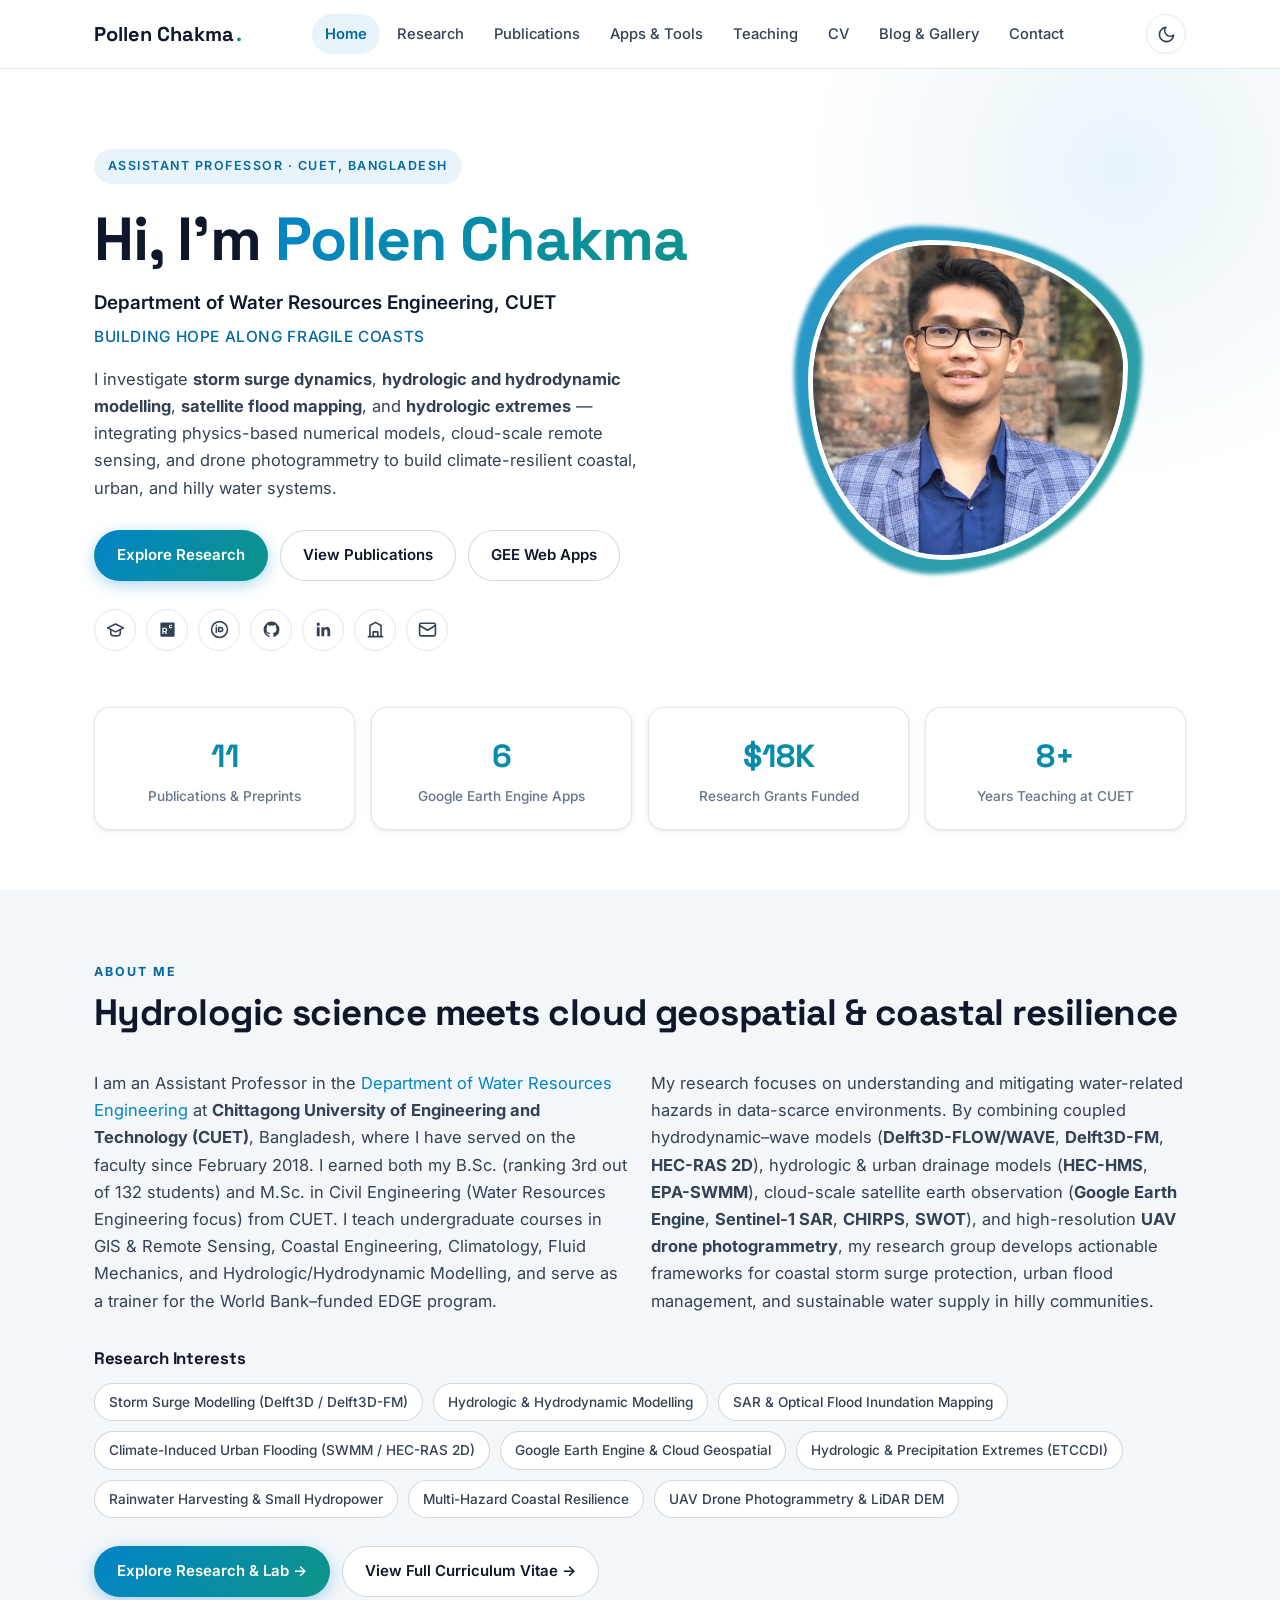
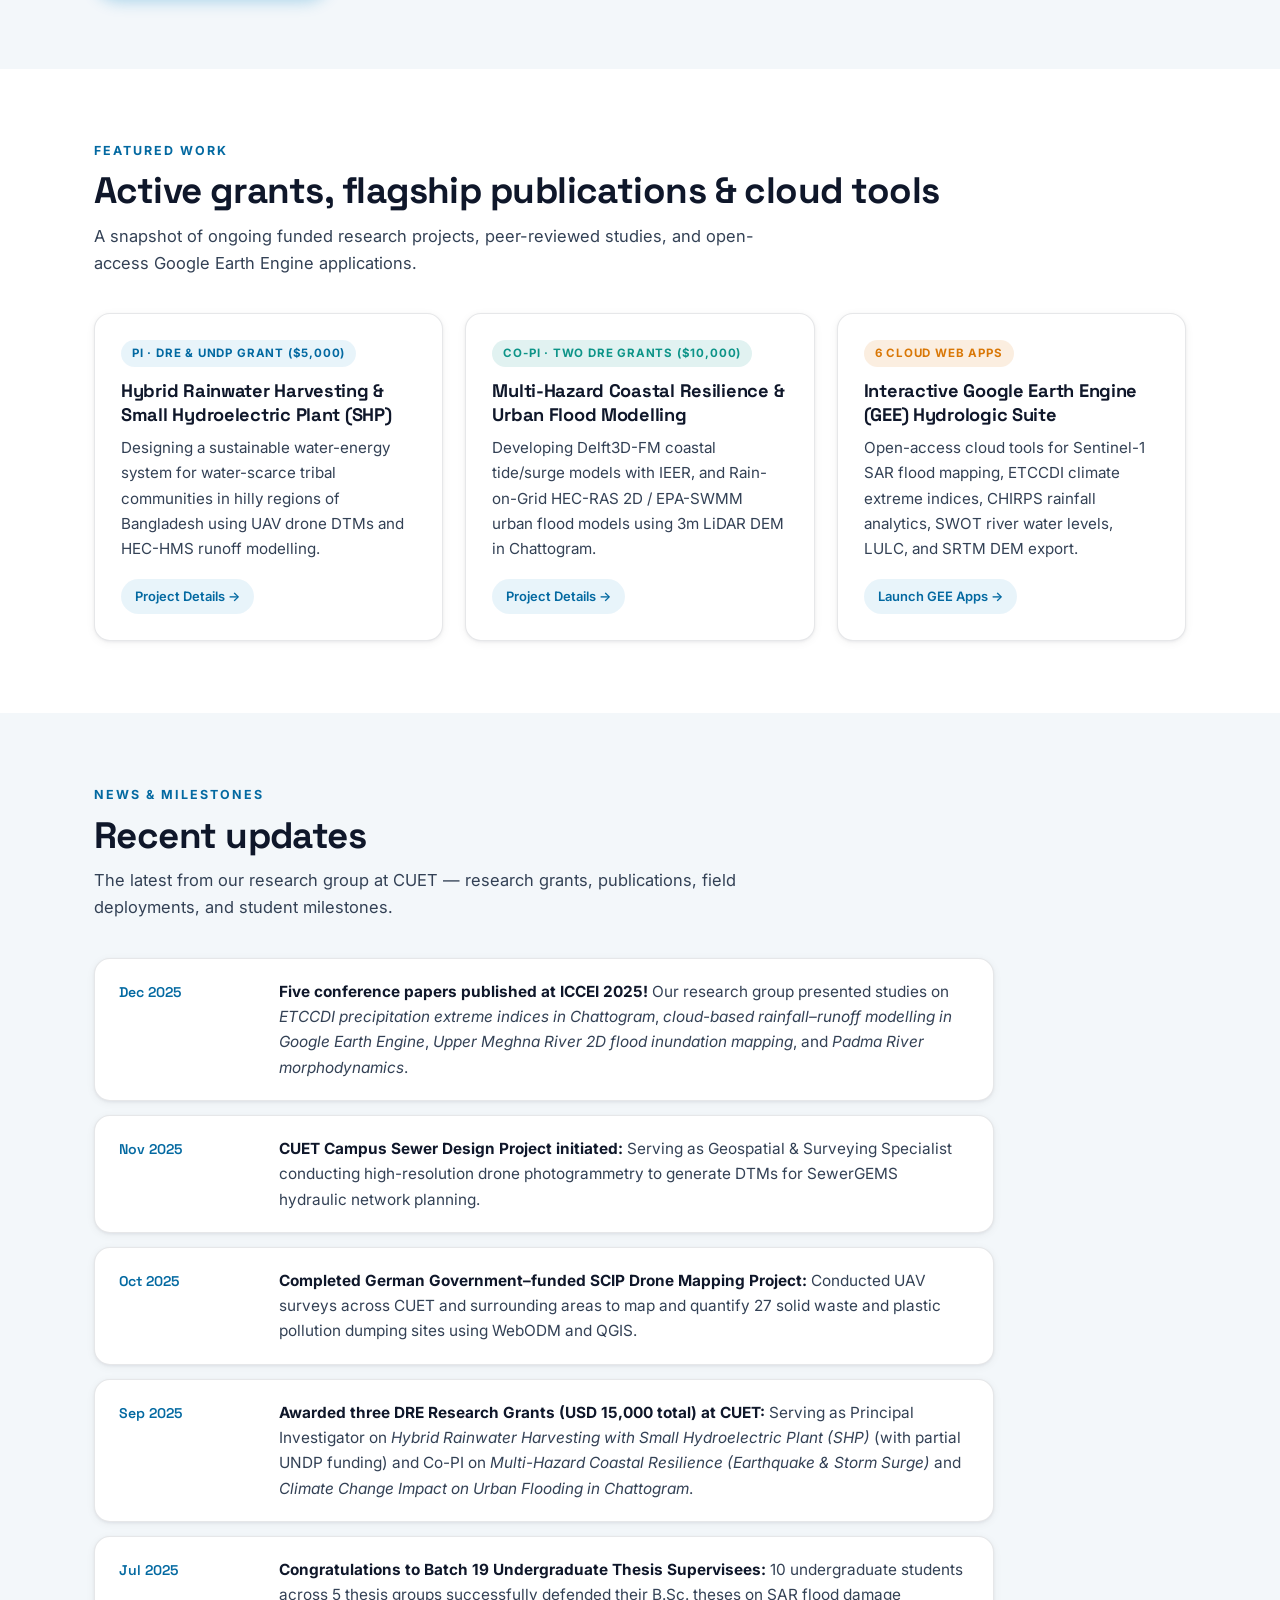
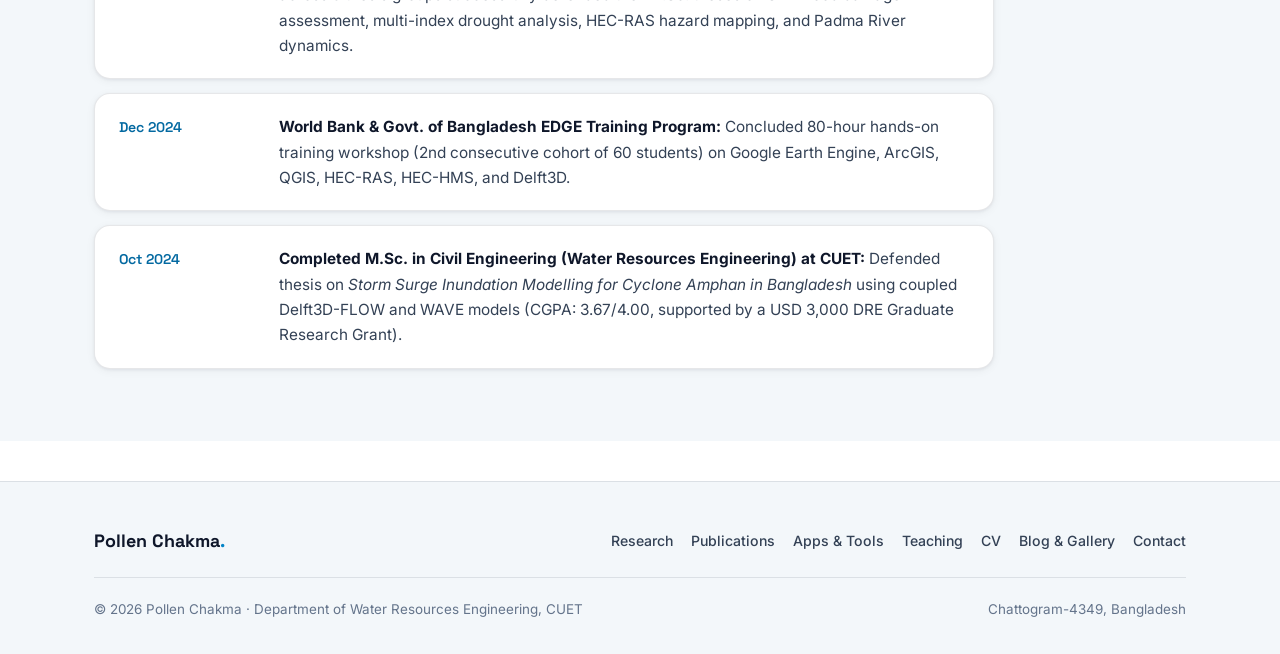
==== index.html @ b8240805 "Launch academic portfolio website" ====
<!DOCTYPE html>
<html lang="en" data-theme="light">
<head>
  <meta charset="UTF-8">
  <meta name="viewport" content="width=device-width, initial-scale=1.0">
  <title>Pollen Chakma — Assistant Professor of Water Resources Engineering, CUET</title>
  <meta name="description" content="Pollen Chakma is an Assistant Professor in the Department of Water Resources Engineering at Chittagong University of Engineering and Technology (CUET), Bangladesh. His research focuses on storm surge modelling, hydrologic & hydrodynamic modelling, remote sensing, and climate resilience.">
  <meta property="og:title" content="Pollen Chakma — Academic & Research Portfolio">
  <meta property="og:description" content="Assistant Professor of Water Resources Engineering at CUET, Bangladesh. Research on storm surge modelling, urban flooding, rainwater harvesting, and Google Earth Engine applications.">
  <meta property="og:type" content="website">
  <meta property="og:url" content="https://pollen-chakma.github.io/">
  <link rel="icon" type="image/svg+xml" href="assets/img/favicon.svg">
  <link rel="preconnect" href="https://fonts.googleapis.com">
  <link rel="preconnect" href="https://fonts.gstatic.com" crossorigin>
  <link href="https://fonts.googleapis.com/css2?family=Inter:wght@400;500;600;700&family=Space+Grotesk:wght@500;600;700&display=swap" rel="stylesheet">
  <link rel="stylesheet" href="assets/css/style.css">
  <script>
    (function () {
      var t;
      try { t = localStorage.getItem("theme"); } catch (e) {}
      if (!t) t = window.matchMedia("(prefers-color-scheme: dark)").matches ? "dark" : "light";
      document.documentElement.setAttribute("data-theme", t);
    })();
  </script>
  <script type="application/ld+json">
  {
    "@context": "https://schema.org",
    "@type": "Person",
    "name": "Pollen Chakma",
    "jobTitle": "Assistant Professor",
    "worksFor": {
      "@type": "CollegeOrUniversity",
      "name": "Chittagong University of Engineering and Technology (CUET)"
    },
    "url": "https://pollen-chakma.github.io/",
    "sameAs": [
      "https://scholar.google.com/citations?user=09Z4JdUAAAAJ&hl=en",
      "https://www.researchgate.net/profile/Pollen-Chakma",
      "https://orcid.org/0009-0007-3948-8735",
      "https://github.com/pollen-chakma",
      "https://www.linkedin.com/in/pollen-chakma/",
      "https://cuet.ac.bd/profile/faculty-member/pollen-chakma"
    ]
  }
  </script>
</head>
<body>

<header class="site-header">
  <div class="container nav-wrap">
    <a class="brand" href="./">Pollen Chakma<span class="brand-dot">.</span></a>
    <nav class="site-nav" id="site-nav" aria-label="Main navigation">
      <a href="./" class="active">Home</a>
      <a href="research/">Research</a>
      <a href="publications/">Publications</a>
      <a href="software/">Apps &amp; Tools</a>
      <a href="teaching/">Teaching</a>
      <a href="cv/">CV</a>
      <a href="posts/">Blog &amp; Gallery</a>
      <a href="contact/">Contact</a>
    </nav>
    <div class="nav-actions">
      <button class="icon-btn" id="theme-toggle" aria-label="Toggle dark mode" title="Toggle dark mode">
        <svg class="icon-moon" viewBox="0 0 24 24" fill="none" stroke="currentColor" stroke-width="2" stroke-linecap="round" stroke-linejoin="round"><path d="M21 12.8A9 9 0 1 1 11.2 3a7 7 0 0 0 9.8 9.8z"/></svg>
        <svg class="icon-sun" viewBox="0 0 24 24" fill="none" stroke="currentColor" stroke-width="2" stroke-linecap="round" stroke-linejoin="round"><circle cx="12" cy="12" r="4"/><path d="M12 2v2m0 16v2M4.9 4.9l1.4 1.4m11.4 11.4 1.4 1.4M2 12h2m16 0h2M4.9 19.1l1.4-1.4M17.7 6.3l1.4-1.4"/></svg>
      </button>
      <button class="icon-btn nav-burger" id="nav-burger" aria-label="Open menu" aria-expanded="false">
        <svg viewBox="0 0 24 24" fill="none" stroke="currentColor" stroke-width="2" stroke-linecap="round"><path d="M4 7h16M4 12h16M4 17h16"/></svg>
      </button>
    </div>
  </div>
</header>

<main>

  <!-- ============ HERO ============ -->
  <section class="hero">
    <div class="container">
      <div class="hero-grid">
        <div>
          <span class="kicker">Assistant Professor · CUET, Bangladesh</span>
          <h1>Hi, I'm <span class="grad">Pollen Chakma</span></h1>
          <p class="tagline">Department of Water Resources Engineering, CUET</p>
          <p class="motto">Building Hope Along Fragile Coasts</p>
          <p class="summary">
            I investigate <strong>storm surge dynamics</strong>, <strong>hydrologic and hydrodynamic modelling</strong>,
            <strong>satellite flood mapping</strong>, and <strong>hydrologic extremes</strong> — integrating physics-based
            numerical models, cloud-scale remote sensing, and drone photogrammetry to build climate-resilient coastal,
            urban, and hilly water systems.
          </p>
          <div class="hero-cta">
            <a class="btn btn-primary" href="research/">Explore Research</a>
            <a class="btn btn-ghost" href="publications/">View Publications</a>
            <a class="btn btn-ghost" href="software/">GEE Web Apps</a>
          </div>
          <div class="social-row">
            <a class="icon-btn" href="https://scholar.google.com/citations?user=09Z4JdUAAAAJ&hl=en" target="_blank" rel="noopener" aria-label="Google Scholar" title="Google Scholar">
              <svg viewBox="0 0 24 24" fill="none" stroke="currentColor" stroke-width="2" stroke-linecap="round" stroke-linejoin="round"><path d="M22 10 12 5 2 10l10 5 10-5z"/><path d="M6 12v5c0 1.7 2.7 3 6 3s6-1.3 6-3v-5"/></svg>
            </a>
            <a class="icon-btn" href="https://www.researchgate.net/profile/Pollen-Chakma" target="_blank" rel="noopener" aria-label="ResearchGate" title="ResearchGate">
              <svg viewBox="0 0 24 24" fill="currentColor"><path d="M19.6 3H4.4A1.4 1.4 0 0 0 3 4.4v15.2A1.4 1.4 0 0 0 4.4 21h15.2a1.4 1.4 0 0 0 1.4-1.4V4.4A1.4 1.4 0 0 0 19.6 3zM14 7.6c0-.9.7-1.6 1.6-1.6h.9c.9 0 1.5.7 1.5 1.6h-1.2c0-.3-.1-.5-.4-.5h-.7c-.3 0-.5.2-.5.5v1.2c0 .3.2.5.5.5h.7c.3 0 .4-.2.4-.5H18c0 1-.6 1.6-1.5 1.6h-.9c-.9 0-1.6-.7-1.6-1.6V7.6zm-2.3 10.2H9.9l-1.7-2.6H7v2.6H5.5V9.9h3.4c1.6 0 2.7 1 2.7 2.6 0 1.2-.6 2-1.6 2.4l1.7 2.9zM8.8 11.2H7v2.7h1.8c.8 0 1.3-.5 1.3-1.4 0-.8-.5-1.3-1.3-1.3z"/></svg>
            </a>
            <a class="icon-btn" href="https://orcid.org/0009-0007-3948-8735" target="_blank" rel="noopener" aria-label="ORCID" title="ORCID (0009-0007-3948-8735)">
              <svg viewBox="0 0 24 24" fill="none" stroke="currentColor" stroke-width="2" stroke-linecap="round" stroke-linejoin="round"><circle cx="12" cy="12" r="10"/><path d="M8 9.5v6M8 7h.01M11 9.5h2.5a2.5 2.5 0 0 1 0 5H11v-5z"/></svg>
            </a>
            <a class="icon-btn" href="https://github.com/pollen-chakma" target="_blank" rel="noopener" aria-label="GitHub" title="GitHub">
              <svg viewBox="0 0 24 24" fill="currentColor"><path d="M12 2A10 10 0 0 0 2 12c0 4.42 2.87 8.17 6.84 9.5.5.09.66-.22.66-.48v-1.7c-2.78.6-3.37-1.34-3.37-1.34-.45-1.16-1.11-1.47-1.11-1.47-.91-.62.07-.6.07-.6 1 .07 1.53 1.03 1.53 1.03.9 1.52 2.34 1.08 2.91.83.09-.65.35-1.09.63-1.34-2.22-.25-4.55-1.11-4.55-4.94 0-1.09.39-1.98 1.03-2.68-.1-.25-.45-1.27.1-2.64 0 0 .84-.27 2.75 1.02a9.56 9.56 0 0 1 5 0c1.91-1.29 2.75-1.02 2.75-1.02.55 1.37.2 2.39.1 2.64.64.7 1.03 1.59 1.03 2.68 0 3.84-2.34 4.68-4.57 4.93.36.31.68.92.68 1.85V21c0 .27.16.58.67.48A10 10 0 0 0 22 12 10 10 0 0 0 12 2z"/></svg>
            </a>
            <a class="icon-btn" href="https://www.linkedin.com/in/pollen-chakma/" target="_blank" rel="noopener" aria-label="LinkedIn" title="LinkedIn">
              <svg viewBox="0 0 24 24" fill="currentColor"><path d="M20.45 20.45h-3.55v-5.57c0-1.33-.03-3.04-1.85-3.04-1.86 0-2.14 1.45-2.14 2.94v5.67H9.35V9h3.41v1.56h.05c.47-.9 1.63-1.85 3.36-1.85 3.6 0 4.27 2.37 4.27 5.45v6.29zM5.34 7.43a2.06 2.06 0 1 1 0-4.12 2.06 2.06 0 0 1 0 4.12zM7.12 20.45H3.56V9h3.56v11.45z"/></svg>
            </a>
            <a class="icon-btn" href="https://cuet.ac.bd/profile/faculty-member/pollen-chakma" target="_blank" rel="noopener" aria-label="CUET Faculty Profile" title="CUET Faculty Profile">
              <svg viewBox="0 0 24 24" fill="none" stroke="currentColor" stroke-width="2" stroke-linecap="round" stroke-linejoin="round"><path d="M3 21h18M5 21V7l7-4 7 4v14M9 21v-6h6v6"/></svg>
            </a>
            <a class="icon-btn" href="mailto:pollenchakma@cuet.ac.bd" aria-label="Email" title="pollenchakma@cuet.ac.bd">
              <svg viewBox="0 0 24 24" fill="none" stroke="currentColor" stroke-width="2" stroke-linecap="round" stroke-linejoin="round"><rect x="2" y="4" width="20" height="16" rx="2"/><path d="m22 7-10 6L2 7"/></svg>
            </a>
          </div>
        </div>
        <div class="hero-photo">
          <div class="ring"></div>
          <img src="assets/img/profile.jpg" alt="Portrait of Pollen Chakma"
               onerror="this.onerror=null;this.src='assets/img/profile-cuet.jpg';">
        </div>
      </div>

      <div class="hero-stats reveal">
        <div class="stat-card"><div class="num">11</div><div class="lbl">Publications &amp; Preprints</div></div>
        <div class="stat-card"><div class="num">6</div><div class="lbl">Google Earth Engine Apps</div></div>
        <div class="stat-card"><div class="num">$18K</div><div class="lbl">Research Grants Funded</div></div>
        <div class="stat-card"><div class="num">8+</div><div class="lbl">Years Teaching at CUET</div></div>
      </div>
    </div>
  </section>

  <!-- ============ ABOUT ============ -->
  <section class="section soft" id="about">
    <div class="container">
      <div class="section-head reveal">
        <div class="eyebrow">About Me</div>
        <h2>Hydrologic science meets cloud geospatial &amp; coastal resilience</h2>
      </div>
      <div class="card-grid two">
        <div class="reveal">
          <p style="color: var(--text-soft);">
            I am an Assistant Professor in the
            <a href="https://cuet.ac.bd/profile/faculty-member/pollen-chakma" target="_blank" rel="noopener">Department of Water Resources Engineering</a>
            at <strong>Chittagong University of Engineering and Technology (CUET)</strong>, Bangladesh, where I have served on the faculty since February 2018.
            I earned both my B.Sc. (ranking 3rd out of 132 students) and M.Sc. in Civil Engineering (Water Resources Engineering focus) from CUET.
            I teach undergraduate courses in GIS &amp; Remote Sensing, Coastal Engineering, Climatology, Fluid Mechanics, and Hydrologic/Hydrodynamic Modelling,
            and serve as a trainer for the World Bank–funded EDGE program.
          </p>
        </div>
        <div class="reveal">
          <p style="color: var(--text-soft);">
            My research focuses on understanding and mitigating water-related hazards in data-scarce environments.
            By combining coupled hydrodynamic–wave models (<strong>Delft3D-FLOW/WAVE</strong>, <strong>Delft3D-FM</strong>, <strong>HEC-RAS 2D</strong>),
            hydrologic &amp; urban drainage models (<strong>HEC-HMS</strong>, <strong>EPA-SWMM</strong>), cloud-scale satellite earth observation
            (<strong>Google Earth Engine</strong>, <strong>Sentinel-1 SAR</strong>, <strong>CHIRPS</strong>, <strong>SWOT</strong>), and high-resolution
            <strong>UAV drone photogrammetry</strong>, my research group develops actionable frameworks for coastal storm surge protection, urban flood management,
            and sustainable water supply in hilly communities.
          </p>
        </div>
      </div>
      <div class="reveal" style="margin-top: 34px;">
        <h3 style="font-size: 1.05rem; margin-bottom: 14px;">Research Interests</h3>
        <div class="chips" style="margin-bottom: 28px;">
          <span class="chip">Storm Surge Modelling (Delft3D / Delft3D-FM)</span>
          <span class="chip">Hydrologic &amp; Hydrodynamic Modelling</span>
          <span class="chip">SAR &amp; Optical Flood Inundation Mapping</span>
          <span class="chip">Climate-Induced Urban Flooding (SWMM / HEC-RAS 2D)</span>
          <span class="chip">Google Earth Engine &amp; Cloud Geospatial</span>
          <span class="chip">Hydrologic &amp; Precipitation Extremes (ETCCDI)</span>
          <span class="chip">Rainwater Harvesting &amp; Small Hydropower</span>
          <span class="chip">Multi-Hazard Coastal Resilience</span>
          <span class="chip">UAV Drone Photogrammetry &amp; LiDAR DEM</span>
        </div>
        <div style="display: flex; flex-wrap: wrap; gap: 12px;">
          <a class="btn btn-primary" href="research/">Explore Research &amp; Lab →</a>
          <a class="btn btn-ghost" href="cv/">View Full Curriculum Vitae →</a>
        </div>
      </div>
    </div>
  </section>

  <!-- ============ FEATURED HIGHLIGHTS ============ -->
  <section class="section" id="highlights">
    <div class="container">
      <div class="section-head reveal">
        <div class="eyebrow">Featured Work</div>
        <h2>Active grants, flagship publications &amp; cloud tools</h2>
        <p class="sub">A snapshot of ongoing funded research projects, peer-reviewed studies, and open-access Google Earth Engine applications.</p>
      </div>
      <div class="card-grid">
        <div class="card reveal">
          <span class="badge">PI · DRE &amp; UNDP Grant ($5,000)</span>
          <h3>Hybrid Rainwater Harvesting &amp; Small Hydroelectric Plant (SHP)</h3>
          <p>Designing a sustainable water-energy system for water-scarce tribal communities in hilly regions of Bangladesh using UAV drone DTMs and HEC-HMS runoff modelling.</p>
          <div class="card-links">
            <a class="tag-link" href="research/#funded-projects">Project Details →</a>
          </div>
        </div>
        <div class="card reveal">
          <span class="badge badge-teal">Co-PI · Two DRE Grants ($10,000)</span>
          <h3>Multi-Hazard Coastal Resilience &amp; Urban Flood Modelling</h3>
          <p>Developing Delft3D-FM coastal tide/surge models with IEER, and Rain-on-Grid HEC-RAS 2D / EPA-SWMM urban flood models using 3m LiDAR DEM in Chattogram.</p>
          <div class="card-links">
            <a class="tag-link" href="research/#funded-projects">Project Details →</a>
          </div>
        </div>
        <div class="card reveal">
          <span class="badge badge-amber">6 Cloud Web Apps</span>
          <h3>Interactive Google Earth Engine (GEE) Hydrologic Suite</h3>
          <p>Open-access cloud tools for Sentinel-1 SAR flood mapping, ETCCDI climate extreme indices, CHIRPS rainfall analytics, SWOT river water levels, LULC, and SRTM DEM export.</p>
          <div class="card-links">
            <a class="tag-link" href="software/">Launch GEE Apps →</a>
          </div>
        </div>
      </div>
    </div>
  </section>

  <!-- ============ NEWS ============ -->
  <section class="section soft" id="news">
    <div class="container">
      <div class="section-head reveal">
        <div class="eyebrow">News &amp; Milestones</div>
        <h2>Recent updates</h2>
        <p class="sub">The latest from our research group at CUET — research grants, publications, field deployments, and student milestones.</p>
      </div>
      <div class="news-list" id="news-root"><!-- populated from data/news.js --></div>
    </div>
  </section>

</main>

<footer class="site-footer">
  <div class="container">
    <div class="footer-grid">
      <div class="foot-brand">Pollen Chakma<span style="color: var(--accent);">.</span></div>
      <nav class="footer-nav" aria-label="Footer navigation">
        <a href="research/">Research</a>
        <a href="publications/">Publications</a>
        <a href="software/">Apps &amp; Tools</a>
        <a href="teaching/">Teaching</a>
        <a href="cv/">CV</a>
        <a href="posts/">Blog &amp; Gallery</a>
        <a href="contact/">Contact</a>
      </nav>
    </div>
    <div class="footer-meta">
      <span>© <span id="footer-year">2026</span> Pollen Chakma · Department of Water Resources Engineering, CUET</span>
      <span>Chattogram-4349, Bangladesh</span>
    </div>
  </div>
</footer>

<script src="data/news.js"></script>
<script src="data/publications.js"></script>
<script src="assets/js/main.js"></script>
</body>
</html>
---- assets/css/style.css ----
/* ==========================================================================
   Pollen Chakma — Academic & Research Portfolio
   Inspired by okanbulut.com with a Coastal & Water Resources design system.
   Supports light & dark themes via data-theme="light|dark" on <html>.
   ========================================================================== */

:root {
  --font-body: "Inter", -apple-system, BlinkMacSystemFont, "Segoe UI", Roboto, sans-serif;
  --font-display: "Space Grotesk", var(--font-body);
  --radius: 16px;
  --radius-sm: 10px;
  --container: 1140px;
  --shadow-sm: 0 1px 3px rgba(10, 20, 35, 0.06), 0 2px 10px rgba(10, 20, 35, 0.05);
  --shadow-md: 0 8px 28px rgba(10, 20, 35, 0.11);
  --transition: 0.2s ease;
}

:root[data-theme="light"] {
  --bg: #ffffff;
  --bg-soft: #f3f7fa;
  --bg-raised: #ffffff;
  --text: #0f172a;
  --text-soft: #334155;
  --muted: #64748b;
  --border: rgba(15, 23, 42, 0.1);
  --border-strong: rgba(15, 23, 42, 0.17);
  /* Hydrologic Ocean Blue & Coastal Delta Teal */
  --accent: #0284c7;
  --accent-strong: #0369a1;
  --accent-soft: rgba(2, 132, 199, 0.09);
  --accent-2: #0d9488;
  --accent-amber: #d97706;
  --gradient: linear-gradient(125deg, #0284c7 0%, #0d9488 100%);
  --nav-bg: rgba(255, 255, 255, 0.85);
  --code-bg: #eef2f6;
  --on-accent: #ffffff;
}

:root[data-theme="dark"] {
  --bg: #080f1e;
  --bg-soft: #0e172a;
  --bg-raised: #131f38;
  --text: #f1f5f9;
  --text-soft: #cbd5e1;
  --muted: #94a3b8;
  --border: rgba(241, 245, 249, 0.1);
  --border-strong: rgba(241, 245, 249, 0.18);
  /* Luminous Ocean Cyan & Delta Teal for Dark Mode */
  --accent: #38bdf8;
  --accent-strong: #7dd3fc;
  --accent-soft: rgba(56, 189, 248, 0.13);
  --accent-2: #2dd4bf;
  --accent-amber: #fbbf24;
  --gradient: linear-gradient(125deg, #38bdf8 0%, #2dd4bf 100%);
  --nav-bg: rgba(8, 15, 30, 0.85);
  --shadow-sm: 0 1px 3px rgba(0, 0, 0, 0.35), 0 2px 10px rgba(0, 0, 0, 0.28);
  --shadow-md: 0 8px 28px rgba(0, 0, 0, 0.42);
  --code-bg: #1e293b;
  --on-accent: #080f1e;
}

/* ---------- base ---------- */

* { box-sizing: border-box; margin: 0; padding: 0; }

html { scroll-behavior: smooth; }

body {
  font-family: var(--font-body);
  background: var(--bg);
  color: var(--text);
  line-height: 1.65;
  font-size: 16.5px;
  -webkit-font-smoothing: antialiased;
  text-rendering: optimizeLegibility;
}

img { max-width: 100%; display: block; }

a { color: var(--accent); text-decoration: none; transition: color var(--transition); }
a:hover { color: var(--accent-strong); }

h1, h2, h3, h4 {
  font-family: var(--font-display);
  line-height: 1.18;
  letter-spacing: -0.015em;
  font-weight: 700;
}

.container {
  max-width: var(--container);
  margin: 0 auto;
  padding: 0 24px;
}

::selection { background: var(--accent); color: #fff; }

/* ---------- header / nav ---------- */

.site-header {
  position: sticky;
  top: 0;
  z-index: 100;
  background: var(--nav-bg);
  backdrop-filter: blur(14px);
  -webkit-backdrop-filter: blur(14px);
  border-bottom: 1px solid var(--border);
}

.nav-wrap {
  display: flex;
  align-items: center;
  justify-content: space-between;
  gap: 16px;
  height: 68px;
}

.brand {
  font-family: var(--font-display);
  font-weight: 700;
  font-size: 1.25rem;
  color: var(--text);
  white-space: nowrap;
  display: inline-flex;
  align-items: center;
  gap: 2px;
}
.brand:hover { color: var(--text); }
.brand .brand-dot {
  background: var(--gradient);
  -webkit-background-clip: text;
  background-clip: text;
  color: transparent;
}

.site-nav {
  display: flex;
  align-items: center;
  gap: 4px;
}

.site-nav a {
  color: var(--text-soft);
  font-size: 0.92rem;
  font-weight: 500;
  padding: 8px 13px;
  border-radius: 999px;
  transition: color var(--transition), background var(--transition);
}

.site-nav a:hover { color: var(--text); background: var(--accent-soft); }

.site-nav a.active {
  color: var(--accent-strong);
  background: var(--accent-soft);
  font-weight: 600;
}

.nav-actions { display: flex; align-items: center; gap: 8px; }

.icon-btn {
  display: inline-flex;
  align-items: center;
  justify-content: center;
  width: 40px;
  height: 40px;
  border-radius: 999px;
  border: 1px solid var(--border);
  background: transparent;
  color: var(--text-soft);
  cursor: pointer;
  transition: all var(--transition);
}
.icon-btn:hover { color: var(--accent); border-color: var(--accent); transform: translateY(-1px); }
.icon-btn svg { width: 19px; height: 19px; }

:root[data-theme="light"] .icon-moon { display: block; }
:root[data-theme="light"] .icon-sun { display: none; }
:root[data-theme="dark"] .icon-moon { display: none; }
:root[data-theme="dark"] .icon-sun { display: block; }

.nav-burger { display: none; }

@media (max-width: 1020px) {
  .nav-burger { display: inline-flex; }
  .site-nav {
    position: absolute;
    top: 68px;
    left: 0;
    right: 0;
    flex-direction: column;
    align-items: stretch;
    background: var(--bg);
    border-bottom: 1px solid var(--border);
    padding: 12px 20px 18px;
    gap: 2px;
    display: none;
    box-shadow: var(--shadow-md);
  }
  .site-nav.open { display: flex; }
  .site-nav a { padding: 12px 14px; border-radius: var(--radius-sm); font-size: 1rem; }
}

/* ---------- hero (home) ---------- */

.hero {
  position: relative;
  overflow: hidden;
  padding: 80px 0 60px;
}

.hero::before {
  content: "";
  position: absolute;
  top: -220px;
  right: -160px;
  width: 640px;
  height: 640px;
  border-radius: 50%;
  background: radial-gradient(closest-side, var(--accent-soft), transparent);
  pointer-events: none;
}

.hero-grid {
  display: grid;
  grid-template-columns: 1.38fr 1fr;
  gap: 54px;
  align-items: center;
}

.kicker {
  display: inline-flex;
  align-items: center;
  gap: 8px;
  font-size: 0.78rem;
  font-weight: 600;
  letter-spacing: 0.12em;
  text-transform: uppercase;
  color: var(--accent-strong);
  background: var(--accent-soft);
  padding: 7px 14px;
  border-radius: 999px;
  margin-bottom: 20px;
}

.hero h1 {
  font-size: clamp(2.5rem, 5.5vw, 3.8rem);
  margin-bottom: 12px;
}

.hero h1 .grad {
  background: var(--gradient);
  -webkit-background-clip: text;
  background-clip: text;
  color: transparent;
}

.hero .tagline {
  font-size: 1.18rem;
  font-weight: 600;
  color: var(--text);
  margin-bottom: 6px;
}

.hero .motto {
  font-size: 0.96rem;
  font-weight: 500;
  color: var(--accent-strong);
  letter-spacing: 0.04em;
  text-transform: uppercase;
  margin-bottom: 16px;
}

.hero .summary {
  color: var(--text-soft);
  max-width: 58ch;
  margin-bottom: 28px;
}

.hero-cta { display: flex; flex-wrap: wrap; gap: 12px; margin-bottom: 28px; }

.btn {
  display: inline-flex;
  align-items: center;
  gap: 8px;
  font-weight: 600;
  font-size: 0.94rem;
  padding: 12px 22px;
  border-radius: 999px;
  border: 1px solid transparent;
  cursor: pointer;
  transition: all var(--transition);
}

.btn-primary {
  background: var(--gradient);
  color: #fff;
  box-shadow: 0 4px 16px rgba(2, 132, 199, 0.32);
}
.btn-primary:hover { transform: translateY(-2px); box-shadow: 0 8px 22px rgba(2, 132, 199, 0.44); color: #fff; }

.btn-ghost {
  border-color: var(--border-strong);
  color: var(--text);
  background: var(--bg-raised);
}
.btn-ghost:hover { border-color: var(--accent); color: var(--accent); transform: translateY(-2px); }

.btn-sm {
  padding: 8px 15px;
  font-size: 0.84rem;
}

.social-row { display: flex; flex-wrap: wrap; gap: 10px; }
.social-row .icon-btn { width: 42px; height: 42px; }

.hero-photo { position: relative; justify-self: center; }

.hero-photo .ring {
  position: absolute;
  inset: -14px;
  border-radius: 36% 64% 60% 40% / 42% 38% 62% 58%;
  background: var(--gradient);
  opacity: 0.85;
  filter: blur(2px);
  animation: blob 14s ease-in-out infinite alternate;
}

.hero-photo img {
  position: relative;
  width: min(320px, 70vw);
  aspect-ratio: 1;
  object-fit: cover;
  object-position: center top;
  border-radius: 38% 62% 58% 42% / 44% 40% 60% 56%;
  border: 5px solid var(--bg);
  animation: blob 14s ease-in-out infinite alternate;
}

@keyframes blob {
  0% { border-radius: 38% 62% 58% 42% / 44% 40% 60% 56%; }
  50% { border-radius: 52% 48% 42% 58% / 56% 52% 48% 44%; }
  100% { border-radius: 44% 56% 60% 40% / 40% 58% 42% 60%; }
}

.hero-stats {
  display: grid;
  grid-template-columns: repeat(4, 1fr);
  gap: 16px;
  margin-top: 56px;
}

.stat-card {
  background: var(--bg-raised);
  border: 1px solid var(--border);
  border-radius: var(--radius);
  padding: 22px 20px;
  text-align: center;
  box-shadow: var(--shadow-sm);
  transition: transform var(--transition), box-shadow var(--transition);
}
.stat-card:hover { transform: translateY(-2px); box-shadow: var(--shadow-md); }

.stat-card .num {
  font-family: var(--font-display);
  font-size: 2rem;
  font-weight: 700;
  background: var(--gradient);
  -webkit-background-clip: text;
  background-clip: text;
  color: transparent;
}

.stat-card .lbl {
  font-size: 0.85rem;
  color: var(--muted);
  font-weight: 500;
  margin-top: 2px;
}

@media (max-width: 900px) {
  .hero { padding: 48px 0 40px; }
  .hero-grid { grid-template-columns: 1fr; gap: 40px; }
  .hero-photo { grid-row: 1; }
  .hero-stats { grid-template-columns: repeat(2, 1fr); margin-top: 40px; }
}

/* ---------- sections ---------- */

.section { padding: 72px 0; }
.section.soft { background: var(--bg-soft); }

.section-head { margin-bottom: 36px; }

.section-head .eyebrow {
  font-size: 0.78rem;
  font-weight: 700;
  letter-spacing: 0.16em;
  text-transform: uppercase;
  color: var(--accent-strong);
  margin-bottom: 8px;
}

.section-head h2 { font-size: clamp(1.7rem, 3.4vw, 2.3rem); }

.section-head p.sub { color: var(--text-soft); margin-top: 10px; max-width: 68ch; }

/* ---------- page hero (interior pages) ---------- */

.page-hero {
  position: relative;
  overflow: hidden;
  padding: 60px 0 46px;
  border-bottom: 1px solid var(--border);
  background:
    radial-gradient(60% 120% at 85% -20%, var(--accent-soft), transparent),
    var(--bg);
}

.page-hero h1 { font-size: clamp(2.1rem, 5vw, 3rem); margin-bottom: 12px; }
.page-hero p { color: var(--text-soft); max-width: 72ch; }

/* ---------- chips / tags ---------- */

.chips { display: flex; flex-wrap: wrap; gap: 10px; }

.chip {
  font-size: 0.85rem;
  font-weight: 500;
  color: var(--text-soft);
  background: var(--bg-raised);
  border: 1px solid var(--border-strong);
  padding: 7px 14px;
  border-radius: 999px;
  transition: all var(--transition);
}
.chip:hover { border-color: var(--accent); color: var(--accent); }

/* ---------- cards ---------- */

.card-grid { display: grid; grid-template-columns: repeat(3, 1fr); gap: 22px; }
.card-grid.two { grid-template-columns: repeat(2, 1fr); }

@media (max-width: 900px) { .card-grid, .card-grid.two { grid-template-columns: 1fr; } }

.card {
  display: flex;
  flex-direction: column;
  background: var(--bg-raised);
  border: 1px solid var(--border);
  border-radius: var(--radius);
  padding: 26px;
  box-shadow: var(--shadow-sm);
  transition: transform var(--transition), box-shadow var(--transition), border-color var(--transition);
}

.card:hover { transform: translateY(-3px); box-shadow: var(--shadow-md); border-color: var(--border-strong); }

.card .card-icon {
  display: inline-flex;
  align-items: center;
  justify-content: center;
  width: 46px;
  height: 46px;
  border-radius: 12px;
  background: var(--accent-soft);
  color: var(--accent-strong);
  margin-bottom: 16px;
}
.card .card-icon svg { width: 23px; height: 23px; }

.card h3 { font-size: 1.14rem; margin-bottom: 8px; line-height: 1.32; }
.card p { color: var(--text-soft); font-size: 0.95rem; }
.card ul.card-bullets {
  margin: 12px 0 0 18px;
  color: var(--text-soft);
  font-size: 0.91rem;
  display: grid;
  gap: 6px;
}

.card .card-meta {
  font-size: 0.82rem;
  color: var(--muted);
  margin-bottom: 10px;
  display: flex;
  flex-wrap: wrap;
  gap: 6px 14px;
}
.card .card-meta strong { color: var(--text-soft); }

.card .card-links { display: flex; flex-wrap: wrap; gap: 8px; margin-top: auto; padding-top: 18px; }

.tag-link {
  display: inline-flex;
  align-items: center;
  gap: 5px;
  font-size: 0.81rem;
  font-weight: 600;
  padding: 6px 13px;
  border-radius: 999px;
  background: var(--accent-soft);
  color: var(--accent-strong);
  border: 1px solid transparent;
  cursor: pointer;
  transition: all var(--transition);
}
.tag-link:hover { background: var(--accent); color: var(--on-accent); }

.badge-row { display: flex; flex-wrap: wrap; gap: 8px; margin-bottom: 12px; align-items: center; }

.badge {
  display: inline-block;
  align-self: flex-start;
  font-size: 0.72rem;
  font-weight: 700;
  letter-spacing: 0.07em;
  text-transform: uppercase;
  color: var(--accent-strong);
  background: var(--accent-soft);
  border-radius: 999px;
  padding: 4px 11px;
  margin-bottom: 12px;
}
.badge-row .badge { margin-bottom: 0; }
.badge.badge-teal {
  color: var(--accent-2);
  background: rgba(13, 148, 136, 0.12);
}
.badge.badge-amber {
  color: var(--accent-amber);
  background: rgba(217, 119, 6, 0.12);
}

/* ---------- GEE & Project Screenshot Cards ---------- */

.app-card {
  display: flex;
  flex-direction: column;
  background: var(--bg-raised);
  border: 1px solid var(--border);
  border-radius: var(--radius);
  overflow: hidden;
  box-shadow: var(--shadow-sm);
  transition: transform var(--transition), box-shadow var(--transition), border-color var(--transition);
}
.app-card:hover { transform: translateY(-4px); box-shadow: var(--shadow-md); border-color: var(--border-strong); }

.app-thumb {
  position: relative;
  aspect-ratio: 16 / 9.5;
  background: var(--bg-soft);
  overflow: hidden;
  border-bottom: 1px solid var(--border);
  cursor: zoom-in;
}
.app-thumb img {
  width: 100%;
  height: 100%;
  object-fit: cover;
  transition: transform 0.4s ease;
}
.app-card:hover .app-thumb img { transform: scale(1.03); }

.app-body {
  padding: 22px 24px 24px;
  display: flex;
  flex-direction: column;
  flex: 1;
}
.app-body h3 { font-size: 1.12rem; margin-bottom: 8px; line-height: 1.32; }
.app-body p { color: var(--text-soft); font-size: 0.92rem; line-height: 1.58; margin-bottom: 12px; }

.app-details {
  margin-top: 8px;
  margin-bottom: 12px;
  border-top: 1px dashed var(--border);
  padding-top: 10px;
}
.app-details summary {
  font-size: 0.84rem;
  font-weight: 600;
  color: var(--accent-strong);
  cursor: pointer;
  user-select: none;
}
.app-details ol, .app-details ul {
  margin: 10px 0 4px 18px;
  font-size: 0.85rem;
  color: var(--text-soft);
  display: grid;
  gap: 4px;
}

/* ---------- Mini Thumb Gallery inside Project Cards ---------- */

.mini-gallery {
  display: grid;
  grid-template-columns: repeat(auto-fill, minmax(92px, 1fr));
  gap: 8px;
  margin-top: 14px;
}
.mini-gallery img {
  width: 100%;
  aspect-ratio: 4 / 3;
  object-fit: cover;
  border-radius: 8px;
  border: 1px solid var(--border);
  cursor: zoom-in;
  transition: transform var(--transition), border-color var(--transition);
}
.mini-gallery img:hover {
  transform: scale(1.05);
  border-color: var(--accent);
}

/* ---------- Lightbox Modal ---------- */

.lightbox {
  position: fixed;
  inset: 0;
  z-index: 999;
  background: rgba(5, 10, 22, 0.88);
  backdrop-filter: blur(8px);
  display: flex;
  flex-direction: column;
  align-items: center;
  justify-content: center;
  padding: 24px;
}
.lightbox[hidden] { display: none; }
.lightbox img {
  max-width: min(1080px, 94vw);
  max-height: 82vh;
  border-radius: var(--radius-sm);
  box-shadow: 0 16px 48px rgba(0, 0, 0, 0.5);
  object-fit: contain;
  background: #000;
}
.lightbox-caption {
  color: #e2e8f0;
  margin-top: 14px;
  font-size: 0.95rem;
  text-align: center;
  max-width: 70ch;
}
.lightbox-close {
  position: absolute;
  top: 20px;
  right: 24px;
  width: 44px;
  height: 44px;
  border-radius: 50%;
  border: 1px solid rgba(255, 255, 255, 0.25);
  background: rgba(15, 23, 42, 0.7);
  color: #fff;
  font-size: 1.5rem;
  cursor: pointer;
  display: grid;
  place-items: center;
}
.lightbox-close:hover { background: var(--accent); }

/* ---------- news ---------- */

.news-list { display: grid; gap: 14px; max-width: 900px; }

.news-item {
  display: grid;
  grid-template-columns: 140px 1fr;
  gap: 20px;
  background: var(--bg-raised);
  border: 1px solid var(--border);
  border-radius: var(--radius);
  padding: 20px 24px;
  box-shadow: var(--shadow-sm);
  transition: transform var(--transition), border-color var(--transition);
}
.news-item:hover { transform: translateX(4px); border-color: var(--border-strong); }

.news-item .date {
  font-family: var(--font-display);
  font-weight: 600;
  font-size: 0.88rem;
  color: var(--accent-strong);
  padding-top: 2px;
  white-space: nowrap;
}

.news-item .body { color: var(--text-soft); font-size: 0.96rem; }
.news-item .body strong { color: var(--text); }

@media (max-width: 640px) {
  .news-item { grid-template-columns: 1fr; gap: 6px; padding: 18px 20px; }
}

/* ---------- citations (publications) ---------- */

.cite-section { margin-bottom: 44px; scroll-margin-top: 90px; }

.cite-section > h2 {
  font-size: 1.5rem;
  margin-bottom: 8px;
  display: flex;
  align-items: center;
  gap: 12px;
}

.cite-section > h2 .count-pill {
  font-family: var(--font-body);
  font-size: 0.78rem;
  font-weight: 700;
  color: var(--accent-strong);
  background: var(--accent-soft);
  border-radius: 999px;
  padding: 3px 11px;
}

.cite-section .section-note { color: var(--muted); font-size: 0.92rem; margin-bottom: 16px; }

.year-block { margin: 26px 0 6px; scroll-margin-top: 90px; }

.year-block > h3 {
  font-family: var(--font-display);
  font-size: 1.15rem;
  color: var(--text);
  display: flex;
  align-items: center;
  gap: 14px;
  margin-bottom: 14px;
}

.year-block > h3::after {
  content: "";
  flex: 1;
  height: 1px;
  background: var(--border);
}

ol.cite-list, ul.cite-list { list-style: none; }

.cite-list li {
  position: relative;
  padding: 13px 16px 13px 30px;
  margin-bottom: 6px;
  border-radius: var(--radius-sm);
  color: var(--text-soft);
  font-size: 0.95rem;
  transition: background var(--transition);
}

.cite-list li::before {
  content: "";
  position: absolute;
  left: 12px;
  top: 22px;
  width: 7px;
  height: 7px;
  border-radius: 2px;
  background: var(--gradient);
  opacity: 0.8;
}

.cite-list li:hover { background: var(--accent-soft); }
.cite-list li strong { color: var(--text); font-weight: 600; }
.cite-list li em { color: var(--text-soft); }
.cite-list li a { word-break: break-word; font-weight: 500; }
.cite-list li.hidden { display: none; }

.cite-list li .cite-note {
  margin: 8px 0 2px 0;
  padding: 7px 12px;
  border-left: 3px solid var(--accent);
  background: var(--accent-soft);
  border-radius: 0 var(--radius-sm) var(--radius-sm) 0;
  font-size: 0.85rem;
  color: var(--text-soft);
}

/* two-column layout with sticky side nav */

.pubs-layout {
  display: grid;
  grid-template-columns: 220px 1fr;
  gap: 48px;
  padding: 48px 24px 72px;
  align-items: start;
}

.side-nav {
  position: sticky;
  top: 92px;
  display: flex;
  flex-direction: column;
  gap: 4px;
}

.side-nav .side-label {
  font-size: 0.75rem;
  font-weight: 700;
  letter-spacing: 0.14em;
  text-transform: uppercase;
  color: var(--muted);
  margin-bottom: 8px;
}

.side-nav a {
  display: flex;
  justify-content: space-between;
  align-items: center;
  gap: 8px;
  color: var(--text-soft);
  font-size: 0.9rem;
  font-weight: 500;
  padding: 8px 12px;
  border-radius: var(--radius-sm);
  border-left: 2px solid transparent;
}

.side-nav a:hover { background: var(--accent-soft); color: var(--accent-strong); }

.side-nav a .count-pill {
  font-size: 0.72rem;
  font-weight: 700;
  color: var(--muted);
  background: var(--bg-soft);
  border: 1px solid var(--border);
  border-radius: 999px;
  padding: 1px 8px;
}

@media (max-width: 900px) {
  .pubs-layout { grid-template-columns: 1fr; gap: 24px; }
  .side-nav { position: static; flex-direction: row; flex-wrap: wrap; }
  .side-nav .side-label { display: none; }
  .side-nav a { border: 1px solid var(--border); }
}

.metrics-row { display: flex; flex-wrap: wrap; gap: 14px; margin-top: 24px; }

.metric {
  background: var(--bg-raised);
  border: 1px solid var(--border);
  border-radius: var(--radius-sm);
  padding: 12px 22px;
  box-shadow: var(--shadow-sm);
}

.metric .num {
  font-family: var(--font-display);
  font-weight: 700;
  font-size: 1.45rem;
  background: var(--gradient);
  -webkit-background-clip: text;
  background-clip: text;
  color: transparent;
}

.metric .lbl { font-size: 0.8rem; color: var(--muted); font-weight: 500; }
.metrics-note { margin-top: 10px; font-size: 0.82rem; color: var(--muted); }

/* search input */

.search-wrap { position: relative; max-width: 520px; margin-top: 22px; }

.search-wrap svg {
  position: absolute;
  left: 16px;
  top: 50%;
  transform: translateY(-50%);
  width: 18px;
  height: 18px;
  color: var(--muted);
  pointer-events: none;
}

.search-wrap input {
  width: 100%;
  font-family: var(--font-body);
  font-size: 0.95rem;
  color: var(--text);
  background: var(--bg-raised);
  border: 1px solid var(--border-strong);
  border-radius: 999px;
  padding: 13px 20px 13px 46px;
  outline: none;
  transition: border-color var(--transition), box-shadow var(--transition);
}

.search-wrap input:focus {
  border-color: var(--accent);
  box-shadow: 0 0 0 4px var(--accent-soft);
}

.search-meta { margin-top: 10px; font-size: 0.85rem; color: var(--muted); min-height: 1.2em; }

/* ---------- people (Research Team & Thesis Students) ---------- */

.people-grid { display: grid; grid-template-columns: repeat(4, 1fr); gap: 18px; }
@media (max-width: 1000px) { .people-grid { grid-template-columns: repeat(2, 1fr); } }
@media (max-width: 600px) { .people-grid { grid-template-columns: 1fr; } }

.person {
  background: var(--bg-raised);
  border: 1px solid var(--border);
  border-radius: var(--radius);
  padding: 20px;
  box-shadow: var(--shadow-sm);
  transition: transform var(--transition), box-shadow var(--transition);
}
.person:hover { transform: translateY(-3px); box-shadow: var(--shadow-md); }

.person .avatar {
  width: 68px;
  height: 68px;
  border-radius: 18px;
  display: flex;
  align-items: center;
  justify-content: center;
  font-family: var(--font-display);
  font-weight: 700;
  font-size: 1.15rem;
  color: #fff;
  background: var(--gradient);
  margin-bottom: 14px;
}

.person .avatar-photo {
  width: 68px;
  height: 68px;
  border-radius: 18px;
  object-fit: cover;
  object-position: center top;
  border: 2px solid var(--accent-soft);
  margin-bottom: 14px;
}

.person h3 { font-size: 1.02rem; }
.person .role { font-size: 0.83rem; color: var(--accent-strong); font-weight: 600; margin: 3px 0 6px; }
.person p { font-size: 0.84rem; color: var(--muted); }
.person .statement { margin-top: 8px; font-size: 0.86rem; color: var(--text-soft); line-height: 1.5; }

/* ---------- featured publications ---------- */

.featured-grid { display: grid; grid-template-columns: repeat(2, 1fr); gap: 20px; }
@media (max-width: 800px) { .featured-grid { grid-template-columns: 1fr; } }

.featured-card {
  display: flex;
  flex-direction: column;
  background: var(--bg-raised);
  border: 1px solid var(--border);
  border-radius: var(--radius);
  padding: 24px 26px;
  box-shadow: var(--shadow-sm);
  border-left: 4px solid var(--accent);
  transition: transform var(--transition), box-shadow var(--transition);
}
.featured-card:hover { transform: translateY(-3px); box-shadow: var(--shadow-md); }

.featured-card .topic-tag {
  align-self: flex-start;
  font-size: 0.72rem;
  font-weight: 700;
  letter-spacing: 0.06em;
  text-transform: uppercase;
  color: var(--accent-strong);
  background: var(--accent-soft);
  border-radius: 999px;
  padding: 4px 11px;
  margin-bottom: 12px;
}

.featured-card h3 { font-size: 1.05rem; line-height: 1.38; margin-bottom: 8px; }
.featured-card .venue { font-size: 0.89rem; color: var(--text-soft); margin-bottom: 16px; }
.featured-card .venue em { color: var(--text); }

.featured-card .read-link {
  margin-top: auto;
  align-self: flex-start;
  font-size: 0.85rem;
  font-weight: 600;
  color: var(--accent-strong);
}
.featured-card .read-link:hover { color: var(--accent); }

/* ---------- research program diagram ---------- */

.rprogram { max-width: 820px; margin: 0 auto; }

.rprogram .tier-label {
  font-family: var(--font-display);
  font-size: 0.76rem;
  font-weight: 600;
  letter-spacing: 0.14em;
  text-transform: uppercase;
  color: var(--muted);
  text-align: center;
  margin-bottom: 14px;
}

.rprogram .rp-row { display: grid; gap: 14px; }
.rprogram .rp-3 { grid-template-columns: repeat(3, 1fr); }
.rprogram .rp-4 { grid-template-columns: repeat(4, 1fr); }
@media (max-width: 720px) {
  .rprogram .rp-3, .rprogram .rp-4 { grid-template-columns: 1fr; }
}

.rp-tile {
  background: var(--bg-raised);
  border: 1px solid var(--border);
  border-radius: var(--radius-sm);
  padding: 16px 18px;
  box-shadow: var(--shadow-sm);
}

.rp-tile .dot { display: inline-block; width: 9px; height: 9px; border-radius: 50%; margin-bottom: 10px; }
.rp-tile .dot-g { background: var(--accent); }
.rp-tile .dot-a { background: var(--accent-2); }
.rp-tile h3 { font-size: 0.96rem; margin-bottom: 4px; line-height: 1.3; }
.rp-tile p { font-size: 0.82rem; color: var(--text-soft); }

a.rp-tile {
  display: block;
  color: inherit;
  transition: transform var(--transition), box-shadow var(--transition), border-color var(--transition);
}
a.rp-tile:hover { transform: translateY(-3px); box-shadow: var(--shadow-md); border-color: var(--accent); }

.rp-tile .rp-go {
  margin-top: 10px;
  font-size: 0.76rem;
  font-weight: 600;
  color: var(--accent-strong);
  display: inline-flex;
  align-items: center;
  gap: 4px;
}

button.rp-tile {
  width: 100%;
  text-align: left;
  font: inherit;
  cursor: pointer;
  color: inherit;
  transition: transform var(--transition), box-shadow var(--transition), border-color var(--transition);
}
button.rp-tile:hover { transform: translateY(-3px); box-shadow: var(--shadow-md); border-color: var(--accent); }

.rp-toggle .chev { width: 14px; height: 14px; transition: transform 0.25s ease; }
.rp-expand[aria-expanded="true"] .rp-toggle .chev { transform: rotate(180deg); }

.rp-detail {
  margin-top: 12px;
  font-size: 0.85rem;
  color: var(--text-soft);
  line-height: 1.5;
}
.rp-detail[hidden] { display: none; }

.rp-engine {
  background: var(--gradient);
  border-radius: var(--radius);
  padding: 20px;
  text-align: center;
  box-shadow: 0 4px 18px rgba(2, 132, 199, 0.28);
}
.rp-engine h3 { color: #fff; font-size: 1.15rem; margin-bottom: 3px; }
.rp-engine p { color: rgba(255, 255, 255, 0.88); font-size: 0.86rem; }

.rp-arrow { text-align: center; color: var(--muted); margin: 12px 0; line-height: 0; }
.rp-arrow svg { width: 22px; height: 22px; }

.rp-impact {
  background: var(--bg-raised);
  border: 1px solid var(--border-strong);
  border-radius: var(--radius);
  padding: 18px 22px;
  display: flex;
  flex-wrap: wrap;
  align-items: center;
  justify-content: center;
  gap: 10px 14px;
  box-shadow: var(--shadow-sm);
}
.rp-impact .lead { font-weight: 600; color: var(--text); }
.rp-chip-aud {
  font-size: 0.84rem;
  font-weight: 600;
  color: var(--accent-strong);
  background: var(--accent-soft);
  border: 1px solid var(--accent);
  border-radius: 999px;
  padding: 5px 15px;
}

/* ---------- callout ---------- */

.callout {
  border-radius: var(--radius);
  border: 1px solid var(--border);
  background:
    radial-gradient(80% 160% at 0% 0%, var(--accent-soft), transparent),
    var(--bg-raised);
  padding: 30px 32px;
  box-shadow: var(--shadow-sm);
}
.callout h3 { margin-bottom: 8px; }
.callout p { color: var(--text-soft); max-width: 72ch; }
.callout.callout-full p { max-width: none; }

.supported-by .supported-label {
  font-size: 0.78rem;
  font-weight: 700;
  letter-spacing: 0.14em;
  text-transform: uppercase;
  color: var(--muted);
  margin-bottom: 14px;
}
.supported-by .funder-row { display: flex; flex-wrap: wrap; gap: 10px; }
.supported-by .funder {
  font-size: 0.86rem;
  font-weight: 600;
  color: var(--text-soft);
  background: var(--bg-soft);
  border: 1px solid var(--border-strong);
  border-radius: var(--radius-sm);
  padding: 8px 15px;
}

/* ---------- timeline (CV) ---------- */

.timeline { position: relative; max-width: 820px; padding-left: 30px; }

.timeline::before {
  content: "";
  position: absolute;
  left: 8px;
  top: 6px;
  bottom: 6px;
  width: 2px;
  background: linear-gradient(var(--accent), var(--accent-2));
  opacity: 0.35;
  border-radius: 2px;
}

.tl-item { position: relative; padding-bottom: 28px; }
.tl-item:last-child { padding-bottom: 0; }

.tl-item::before {
  content: "";
  position: absolute;
  left: -28px;
  top: 7px;
  width: 12px;
  height: 12px;
  border-radius: 50%;
  background: var(--gradient);
  box-shadow: 0 0 0 4px var(--accent-soft);
}

.tl-item .tl-date {
  font-family: var(--font-display);
  font-size: 0.85rem;
  font-weight: 600;
  color: var(--accent-strong);
}

.tl-item h3 { font-size: 1.08rem; margin: 3px 0 3px; }
.tl-item .tl-sub { font-size: 0.9rem; font-weight: 600; color: var(--text-soft); margin-bottom: 6px; }
.tl-item p { color: var(--text-soft); font-size: 0.94rem; }
.tl-item ul { margin: 8px 0 0 18px; color: var(--text-soft); font-size: 0.92rem; display: grid; gap: 4px; }

/* simple lists (awards, grants, theses) */

.fancy-list { max-width: 880px; }

.fancy-list li {
  list-style: none;
  display: grid;
  grid-template-columns: 135px 1fr;
  gap: 18px;
  padding: 14px 0;
  border-bottom: 1px dashed var(--border);
  color: var(--text-soft);
  font-size: 0.95rem;
}

.fancy-list li .when {
  font-family: var(--font-display);
  font-weight: 600;
  font-size: 0.86rem;
  color: var(--accent-strong);
}

.fancy-list li strong { color: var(--text); font-weight: 600; }

@media (max-width: 560px) {
  .fancy-list li { grid-template-columns: 1fr; gap: 4px; }
}

.roles-compact { max-width: 900px; }

.roles-compact li {
  list-style: none;
  display: grid;
  grid-template-columns: 210px 1fr;
  gap: 16px;
  padding: 11px 0;
  border-bottom: 1px dashed var(--border);
  color: var(--text-soft);
  font-size: 0.94rem;
  line-height: 1.55;
}

.roles-compact li .role-label {
  font-weight: 600;
  color: var(--text);
  font-size: 0.92rem;
}

@media (max-width: 560px) {
  .roles-compact li { grid-template-columns: 1fr; gap: 2px; }
}

/* ---------- contact & prospective students ---------- */

.contact-grid { display: grid; grid-template-columns: repeat(3, 1fr); gap: 20px; }
@media (max-width: 900px) { .contact-grid { grid-template-columns: 1fr; } }

.contact-card { display: flex; flex-direction: row; gap: 16px; align-items: flex-start; }
.contact-card .card-icon { margin-bottom: 0; flex-shrink: 0; }
.contact-card h3 { font-size: 1.05rem; margin-bottom: 4px; }
.contact-card p, .contact-card address { font-style: normal; color: var(--text-soft); font-size: 0.92rem; }

.link-grid { display: grid; grid-template-columns: repeat(4, 1fr); gap: 14px; }
@media (max-width: 900px) { .link-grid { grid-template-columns: repeat(2, 1fr); } }
@media (max-width: 520px) { .link-grid { grid-template-columns: 1fr; } }

.link-tile {
  display: flex;
  align-items: center;
  gap: 12px;
  background: var(--bg-raised);
  border: 1px solid var(--border);
  border-radius: var(--radius-sm);
  padding: 15px 18px;
  color: var(--text);
  font-weight: 600;
  font-size: 0.92rem;
  box-shadow: var(--shadow-sm);
  transition: all var(--transition);
}
.link-tile:hover { transform: translateY(-2px); border-color: var(--accent); color: var(--accent); }
.link-tile svg { width: 20px; height: 20px; color: var(--accent-strong); flex-shrink: 0; }

.fit-card h3 { margin-bottom: 14px; }
.fit-list { list-style: none; margin: 0; padding: 0; display: grid; gap: 12px; }
.fit-list li {
  position: relative;
  padding-left: 30px;
  color: var(--text-soft);
  line-height: 1.55;
  font-size: 0.94rem;
}
.fit-list li::before {
  position: absolute;
  left: 0;
  top: 2px;
  width: 20px;
  height: 20px;
  border-radius: 50%;
  display: grid;
  place-items: center;
  font-size: 12px;
  font-weight: 700;
}
.fit-yes { border-top: 3px solid var(--accent); }
.fit-yes .fit-list li::before { content: "✓"; background: var(--accent-soft); color: var(--accent); }
.fit-no { border-top: 3px solid var(--accent-2); }
.fit-no .fit-list li::before { content: "★"; background: rgba(13, 148, 136, 0.12); color: var(--accent-2); }

.checklist-box { margin-top: 28px; scroll-margin-top: 90px; }
.checklist { list-style: none; margin: 18px 0 0; padding: 0; display: grid; gap: 10px; }
.checklist label {
  display: flex;
  gap: 12px;
  align-items: flex-start;
  padding: 12px 14px;
  border: 1px solid var(--border);
  border-radius: var(--radius-sm);
  background: var(--bg-raised);
  color: var(--text-soft);
  line-height: 1.5;
  cursor: pointer;
  transition: border-color var(--transition), background var(--transition);
}
.checklist label:hover { border-color: var(--border-strong); }
.checklist input {
  flex: none;
  width: 18px;
  height: 18px;
  margin-top: 2px;
  accent-color: var(--accent);
  cursor: pointer;
}
.checklist label:has(input:checked) { border-color: var(--accent); background: var(--accent-soft); color: var(--text); }
.checklist-foot {
  margin-top: 20px;
  display: flex;
  flex-wrap: wrap;
  gap: 14px;
  align-items: center;
  justify-content: space-between;
}
.checklist-status { color: var(--muted); font-weight: 500; font-size: 0.92rem; }
.checklist-status.is-done { color: var(--accent-strong); font-weight: 600; }

/* ---------- blog & gallery ---------- */

.blog-filters { display: flex; flex-wrap: wrap; gap: 8px; margin-bottom: 28px; }
.blog-chip {
  display: inline-flex; align-items: center; gap: 6px; padding: 7px 15px;
  border: 1px solid var(--border-strong); border-radius: 999px;
  background: var(--bg-raised); color: var(--text-soft);
  font: 500 0.86rem var(--font-body); cursor: pointer;
  transition: all var(--transition);
}
.blog-chip:hover { border-color: var(--accent); color: var(--accent); }
.blog-chip.is-active { background: var(--accent); border-color: var(--accent); color: var(--on-accent); }

.blog-grid { display: grid; grid-template-columns: repeat(auto-fill, minmax(320px, 1fr)); gap: 24px; }
.blog-card {
  display: flex; flex-direction: column; overflow: hidden;
  background: var(--bg-raised); border: 1px solid var(--border); border-radius: var(--radius);
  box-shadow: var(--shadow-sm); transition: transform var(--transition), box-shadow var(--transition);
}
.blog-card:hover { transform: translateY(-3px); box-shadow: var(--shadow-md); }
.blog-thumb { display: block; aspect-ratio: 16 / 9.5; background: var(--bg-soft); overflow: hidden; cursor: zoom-in; }
.blog-thumb img { display: block; width: 100%; height: 100%; object-fit: cover; transition: transform 0.4s ease; }
.blog-card:hover .blog-thumb img { transform: scale(1.03); }
.blog-body { display: flex; flex-direction: column; gap: 8px; flex: 1; padding: 20px 22px 22px; }
.blog-meta { color: var(--muted); font-size: 0.8rem; font-weight: 600; }
.blog-title { font-family: var(--font-display); font-size: 1.14rem; line-height: 1.32; color: var(--text); }
.blog-desc { color: var(--text-soft); font-size: 0.91rem; line-height: 1.58; }
.blog-tags { list-style: none; display: flex; flex-wrap: wrap; gap: 6px; margin-top: 6px; }
.blog-tag {
  padding: 3px 10px; border-radius: 999px; background: var(--accent-soft); color: var(--accent-strong);
  font: 600 0.73rem var(--font-body);
}

.photo-gallery-grid {
  display: grid;
  grid-template-columns: repeat(auto-fill, minmax(240px, 1fr));
  gap: 16px;
}
.gallery-item {
  position: relative;
  border-radius: var(--radius-sm);
  overflow: hidden;
  border: 1px solid var(--border);
  aspect-ratio: 4 / 3;
  background: var(--bg-soft);
  cursor: zoom-in;
  box-shadow: var(--shadow-sm);
}
.gallery-item img {
  width: 100%;
  height: 100%;
  object-fit: cover;
  transition: transform 0.35s ease;
}
.gallery-item:hover img { transform: scale(1.05); }
.gallery-item .gal-cap {
  position: absolute;
  inset: auto 0 0 0;
  padding: 24px 12px 10px;
  background: linear-gradient(transparent, rgba(8, 15, 30, 0.86));
  color: #fff;
  font-size: 0.8rem;
  font-weight: 500;
}

/* ---------- co-author network ---------- */

.nw-stage {
  position: relative;
  height: 460px;
  overflow: hidden;
  border: 1px solid var(--border);
  border-radius: var(--radius);
  background: var(--bg-raised);
  box-shadow: var(--shadow-sm);
}
.nw-svg { display: block; width: 100%; height: 100%; }

/* ---------- footer ---------- */

.site-footer {
  border-top: 1px solid var(--border);
  background: var(--bg-soft);
  padding: 44px 0 34px;
  margin-top: 40px;
}

.footer-grid {
  display: flex;
  flex-wrap: wrap;
  justify-content: space-between;
  gap: 24px;
  align-items: center;
}

.footer-grid .foot-brand {
  font-family: var(--font-display);
  font-weight: 700;
  font-size: 1.12rem;
  color: var(--text);
}

.footer-nav { display: flex; flex-wrap: wrap; gap: 18px; }
.footer-nav a { color: var(--text-soft); font-size: 0.88rem; font-weight: 500; }
.footer-nav a:hover { color: var(--accent); }

.footer-meta {
  margin-top: 22px;
  padding-top: 20px;
  border-top: 1px solid var(--border);
  display: flex;
  flex-wrap: wrap;
  justify-content: space-between;
  gap: 10px;
  color: var(--muted);
  font-size: 0.84rem;
}

/* ---------- reveal animation ---------- */

.reveal {
  opacity: 0;
  transform: translateY(16px);
  transition: opacity 0.55s ease, transform 0.55s ease;
}
.reveal.in { opacity: 1; transform: none; }

@media (prefers-reduced-motion: reduce) {
  html { scroll-behavior: auto; }
  .reveal { opacity: 1; transform: none; transition: none; }
  .hero-photo .ring, .hero-photo img { animation: none; }
}
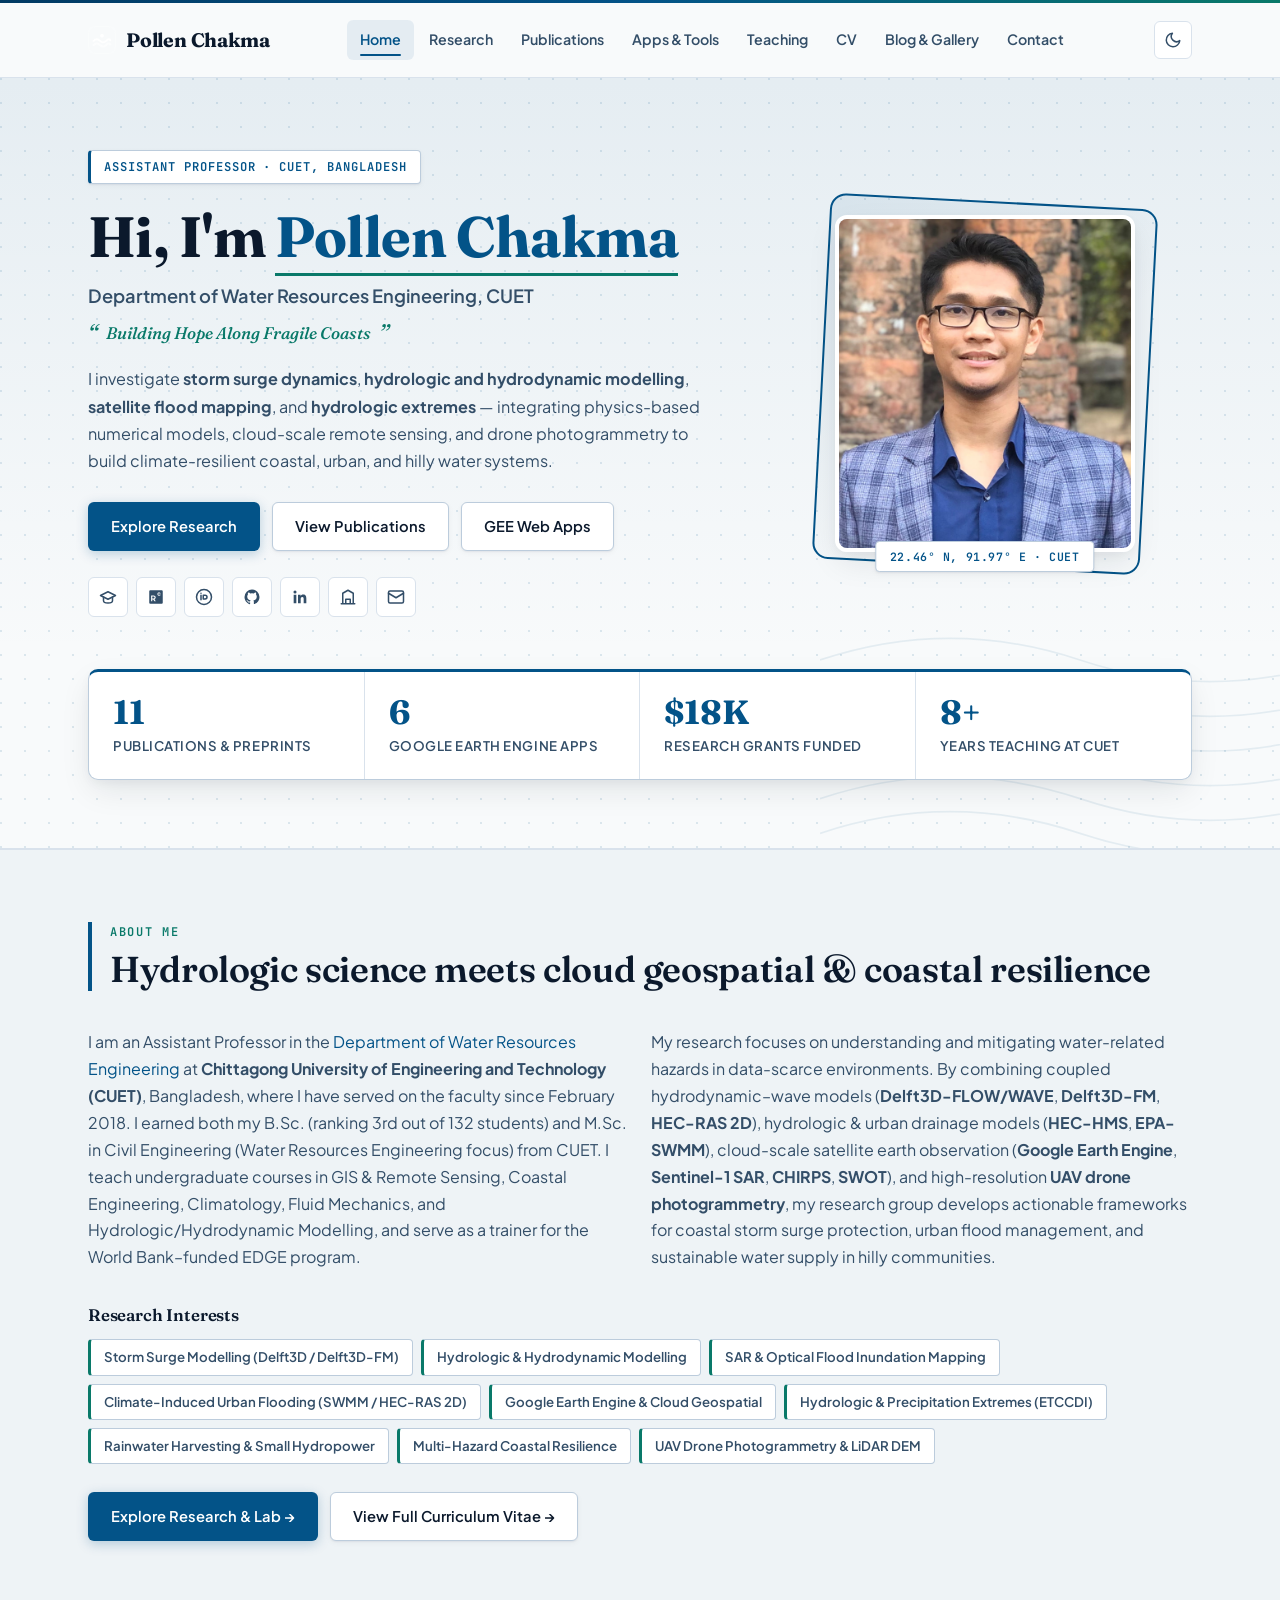
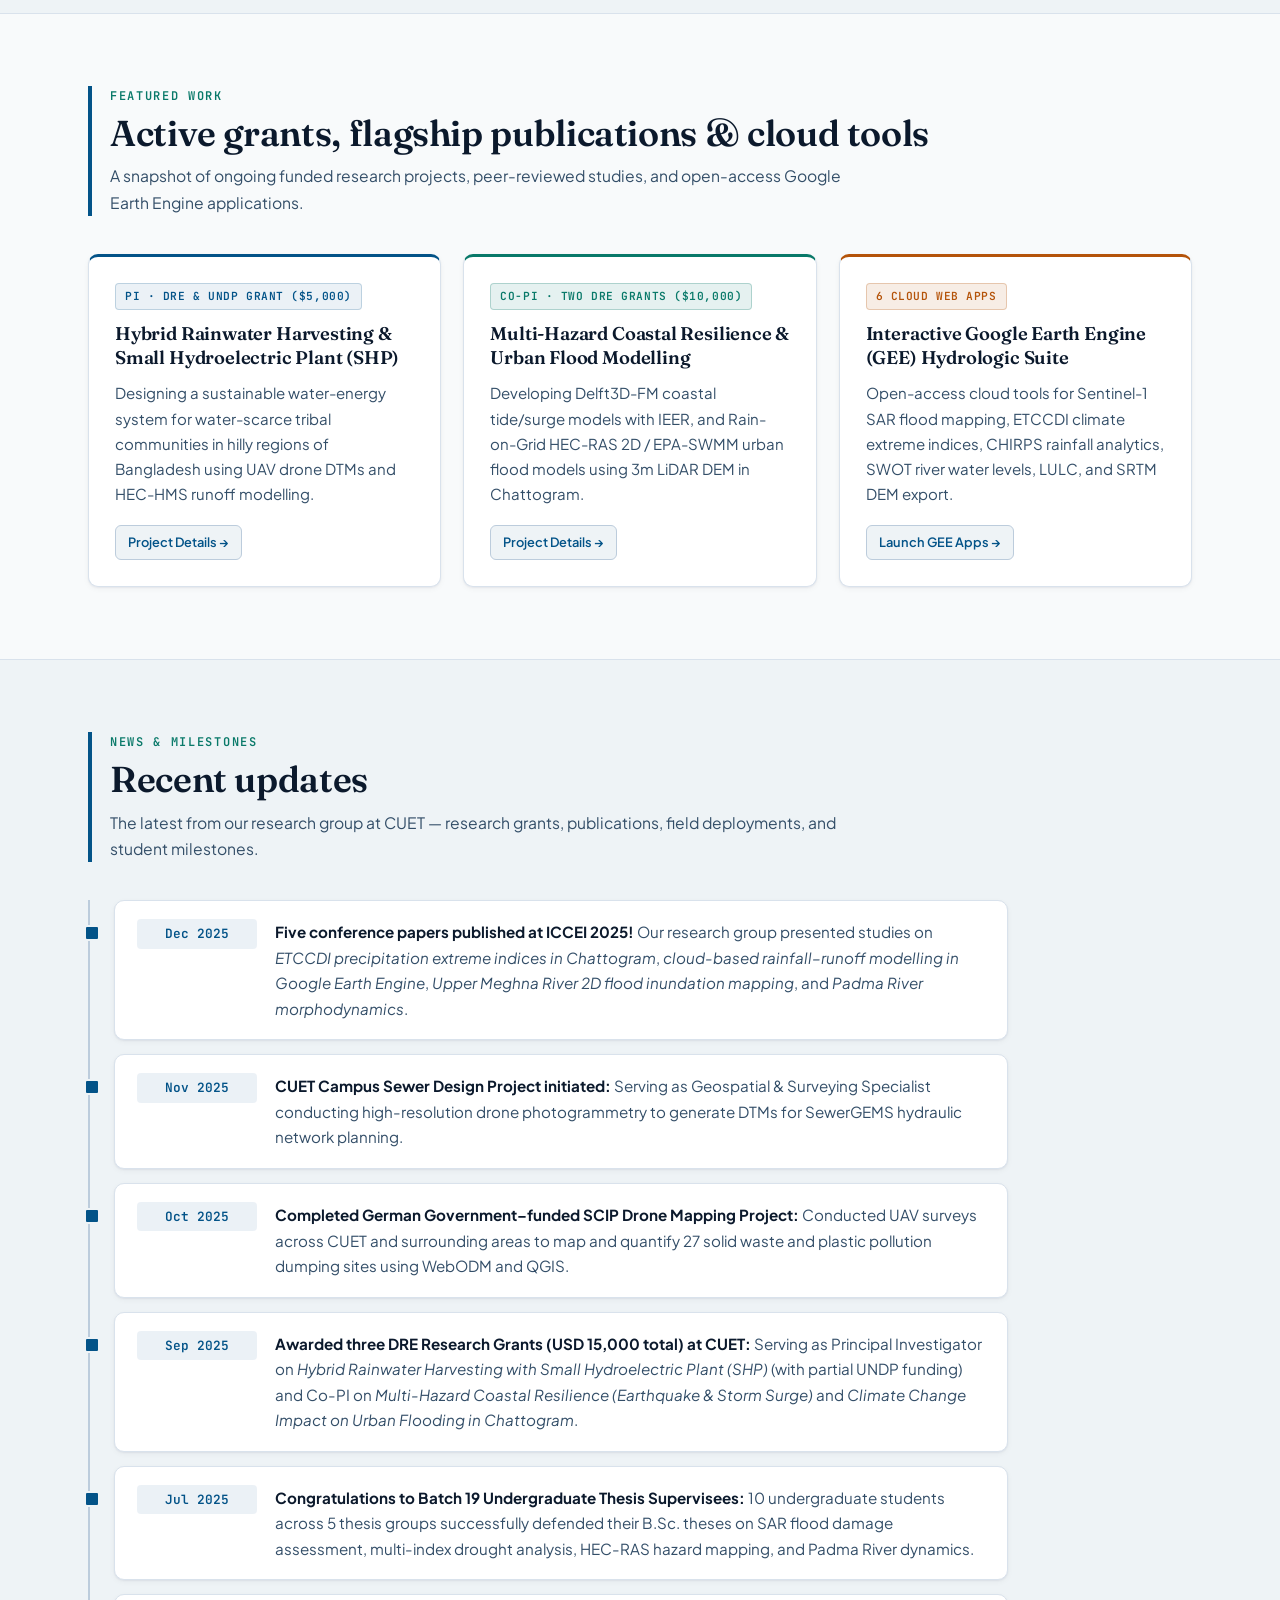
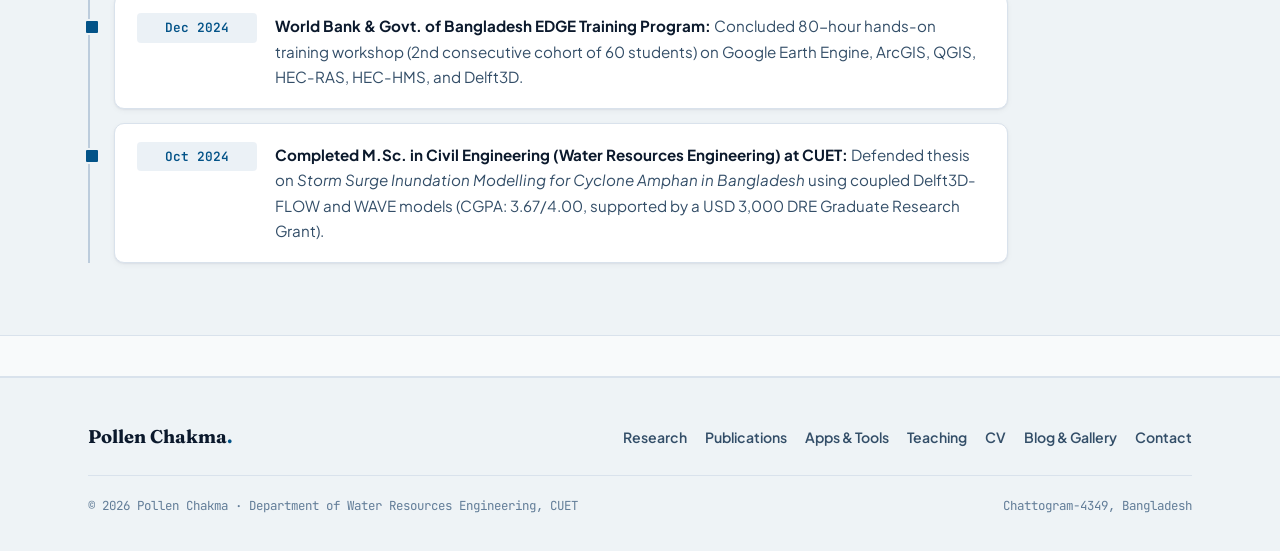
==== commit c3ce1eee: "Redesign visual identity: Hydrologic Blueprint & Coastal Editorial aesthetic" ====
--- a/index.html
+++ b/index.html
@@ -12,7 +12,7 @@
   <link rel="icon" type="image/svg+xml" href="assets/img/favicon.svg">
   <link rel="preconnect" href="https://fonts.googleapis.com">
   <link rel="preconnect" href="https://fonts.gstatic.com" crossorigin>
-  <link href="https://fonts.googleapis.com/css2?family=Inter:wght@400;500;600;700&family=Space+Grotesk:wght@500;600;700&display=swap" rel="stylesheet">
+  <link href="https://fonts.googleapis.com/css2?family=Fraunces:ital,opsz,wght@0,9..144,500;0,9..144,600;0,9..144,700;1,9..144,500&family=JetBrains+Mono:wght@500;600&family=Plus+Jakarta+Sans:wght@400;500;600;700&display=swap" rel="stylesheet">
   <link rel="stylesheet" href="assets/css/style.css">
   <script>
     (function () {
--- a/assets/css/style.css
+++ b/assets/css/style.css
@@ -1,62 +1,66 @@
 /* ==========================================================================
    Pollen Chakma — Academic & Research Portfolio
-   Inspired by okanbulut.com with a Coastal & Water Resources design system.
-   Supports light & dark themes via data-theme="light|dark" on <html>.
+   Visual Identity: "Hydrologic Blueprint & Coastal Editorial"
+   Distinctive scholarly typography (Fraunces + Plus Jakarta Sans + JetBrains Mono),
+   topographic/bathymetric contour textures, architectural framing, and marine-delta palette.
    ========================================================================== */
 
 :root {
-  --font-body: "Inter", -apple-system, BlinkMacSystemFont, "Segoe UI", Roboto, sans-serif;
-  --font-display: "Space Grotesk", var(--font-body);
-  --radius: 16px;
-  --radius-sm: 10px;
-  --container: 1140px;
-  --shadow-sm: 0 1px 3px rgba(10, 20, 35, 0.06), 0 2px 10px rgba(10, 20, 35, 0.05);
-  --shadow-md: 0 8px 28px rgba(10, 20, 35, 0.11);
-  --transition: 0.2s ease;
+  --font-body: "Plus Jakarta Sans", -apple-system, BlinkMacSystemFont, "Segoe UI", Roboto, sans-serif;
+  --font-display: "Fraunces", Georgia, "Times New Roman", serif;
+  --font-mono: "JetBrains Mono", ui-monospace, SFMono-Regular, Menlo, monospace;
+  --radius: 10px;
+  --radius-sm: 6px;
+  --container: 1160px;
+  --transition: 0.22s cubic-bezier(0.16, 1, 0.3, 1);
 }
 
 :root[data-theme="light"] {
-  --bg: #ffffff;
-  --bg-soft: #f3f7fa;
+  --bg: #f8fafb;
+  --bg-soft: #eef3f6;
   --bg-raised: #ffffff;
-  --text: #0f172a;
-  --text-soft: #334155;
-  --muted: #64748b;
-  --border: rgba(15, 23, 42, 0.1);
-  --border-strong: rgba(15, 23, 42, 0.17);
-  /* Hydrologic Ocean Blue & Coastal Delta Teal */
-  --accent: #0284c7;
-  --accent-strong: #0369a1;
-  --accent-soft: rgba(2, 132, 199, 0.09);
-  --accent-2: #0d9488;
-  --accent-amber: #d97706;
-  --gradient: linear-gradient(125deg, #0284c7 0%, #0d9488 100%);
-  --nav-bg: rgba(255, 255, 255, 0.85);
-  --code-bg: #eef2f6;
+  --text: #0b192c;
+  --text-soft: #334e68;
+  --muted: #627d98;
+  --border: #d9e2ec;
+  --border-strong: #bcccdc;
+  /* Marine Cobalt, Estuarine Teal & Terracotta Ochre */
+  --accent: #035388;
+  --accent-strong: #013a63;
+  --accent-soft: rgba(3, 83, 136, 0.08);
+  --accent-2: #097969;
+  --accent-amber: #b45309;
+  --gradient: linear-gradient(135deg, #013a63 0%, #035388 50%, #097969 100%);
+  --nav-bg: rgba(248, 250, 251, 0.92);
+  --shadow-sm: 0 2px 6px rgba(11, 25, 44, 0.04), 0 1px 2px rgba(11, 25, 44, 0.06);
+  --shadow-md: 0 12px 32px -4px rgba(11, 25, 44, 0.1), 0 4px 12px -2px rgba(11, 25, 44, 0.05);
+  --code-bg: #e6eff5;
   --on-accent: #ffffff;
+  --hero-pattern: radial-gradient(circle at 1px 1px, rgba(3, 83, 136, 0.12) 1px, transparent 0);
 }
 
 :root[data-theme="dark"] {
-  --bg: #080f1e;
-  --bg-soft: #0e172a;
-  --bg-raised: #131f38;
-  --text: #f1f5f9;
-  --text-soft: #cbd5e1;
-  --muted: #94a3b8;
-  --border: rgba(241, 245, 249, 0.1);
-  --border-strong: rgba(241, 245, 249, 0.18);
-  /* Luminous Ocean Cyan & Delta Teal for Dark Mode */
+  --bg: #07111e;
+  --bg-soft: #0c1a2e;
+  --bg-raised: #112239;
+  --text: #f0f4f8;
+  --text-soft: #bcccdc;
+  --muted: #829ab1;
+  --border: rgba(188, 204, 220, 0.13);
+  --border-strong: rgba(188, 204, 220, 0.24);
+  /* Luminous Pelagic Cyan, Seafoam & Warm Amber */
   --accent: #38bdf8;
   --accent-strong: #7dd3fc;
-  --accent-soft: rgba(56, 189, 248, 0.13);
+  --accent-soft: rgba(56, 189, 248, 0.12);
   --accent-2: #2dd4bf;
   --accent-amber: #fbbf24;
-  --gradient: linear-gradient(125deg, #38bdf8 0%, #2dd4bf 100%);
-  --nav-bg: rgba(8, 15, 30, 0.85);
-  --shadow-sm: 0 1px 3px rgba(0, 0, 0, 0.35), 0 2px 10px rgba(0, 0, 0, 0.28);
-  --shadow-md: 0 8px 28px rgba(0, 0, 0, 0.42);
-  --code-bg: #1e293b;
-  --on-accent: #080f1e;
+  --gradient: linear-gradient(135deg, #0284c7 0%, #0d9488 100%);
+  --nav-bg: rgba(7, 17, 30, 0.9);
+  --shadow-sm: 0 2px 8px rgba(0, 0, 0, 0.35);
+  --shadow-md: 0 14px 36px rgba(0, 0, 0, 0.5);
+  --code-bg: #172a45;
+  --on-accent: #07111e;
+  --hero-pattern: radial-gradient(circle at 1px 1px, rgba(56, 189, 248, 0.12) 1px, transparent 0);
 }
 
 /* ---------- base ---------- */
@@ -69,8 +73,8 @@
   font-family: var(--font-body);
   background: var(--bg);
   color: var(--text);
-  line-height: 1.65;
-  font-size: 16.5px;
+  line-height: 1.68;
+  font-size: 16px;
   -webkit-font-smoothing: antialiased;
   text-rendering: optimizeLegibility;
 }
@@ -82,29 +86,36 @@
 
 h1, h2, h3, h4 {
   font-family: var(--font-display);
-  line-height: 1.18;
-  letter-spacing: -0.015em;
-  font-weight: 700;
+  line-height: 1.2;
+  letter-spacing: -0.01em;
+  font-weight: 600;
 }
 
 .container {
   max-width: var(--container);
   margin: 0 auto;
-  padding: 0 24px;
+  padding: 0 28px;
 }
 
 ::selection { background: var(--accent); color: #fff; }
 
-/* ---------- header / nav ---------- */
+/* ---------- header / masthead ---------- */
 
 .site-header {
   position: sticky;
   top: 0;
   z-index: 100;
   background: var(--nav-bg);
-  backdrop-filter: blur(14px);
-  -webkit-backdrop-filter: blur(14px);
+  backdrop-filter: blur(16px);
+  -webkit-backdrop-filter: blur(16px);
   border-bottom: 1px solid var(--border);
+}
+
+.site-header::before {
+  content: "";
+  display: block;
+  height: 3px;
+  background: var(--gradient);
 }
 
 .nav-wrap {
@@ -112,48 +123,76 @@
   align-items: center;
   justify-content: space-between;
   gap: 16px;
-  height: 68px;
+  height: 74px;
 }
 
 .brand {
   font-family: var(--font-display);
   font-weight: 700;
-  font-size: 1.25rem;
+  font-size: 1.22rem;
   color: var(--text);
   white-space: nowrap;
   display: inline-flex;
   align-items: center;
+  gap: 10px;
+  letter-spacing: -0.01em;
+}
+.brand:hover { color: var(--text); }
+
+.brand::before {
+  content: "";
+  width: 28px;
+  height: 28px;
+  border-radius: 7px;
+  background: var(--gradient);
+  display: inline-block;
+  flex-shrink: 0;
+  box-shadow: inset 0 0 0 1px rgba(255,255,255,0.25);
+  background-image: url("data:image/svg+xml,%3Csvg xmlns='http://www.w3.org/2000/svg' viewBox='0 0 24 24' fill='none' stroke='%23ffffff' stroke-width='2.2' stroke-linecap='round'%3E%3Cpath d='M2 13c2.5-2.5 5-2.5 7.5 0s5 2.5 7.5 0 4.5-2.5 5-0.5'/%3E%3Cpath d='M2 18c2.5-2.5 5-2.5 7.5 0s5 2.5 7.5 0 4.5-2.5 5-0.5' opacity='0.65'/%3E%3Ccircle cx='12' cy='7' r='2.2' fill='%23ffffff' stroke='none'/%3E%3C/svg%3E");
+  background-size: 20px 20px;
+  background-repeat: no-repeat;
+  background-position: center;
+}
+
+.brand .brand-dot {
+  display: none;
+}
+
+.site-nav {
+  display: flex;
+  align-items: center;
   gap: 2px;
 }
-.brand:hover { color: var(--text); }
-.brand .brand-dot {
-  background: var(--gradient);
-  -webkit-background-clip: text;
-  background-clip: text;
-  color: transparent;
-}
-
-.site-nav {
-  display: flex;
-  align-items: center;
-  gap: 4px;
-}
 
 .site-nav a {
+  position: relative;
   color: var(--text-soft);
-  font-size: 0.92rem;
-  font-weight: 500;
+  font-size: 0.89rem;
+  font-weight: 600;
   padding: 8px 13px;
-  border-radius: 999px;
+  border-radius: var(--radius-sm);
   transition: color var(--transition), background var(--transition);
 }
 
-.site-nav a:hover { color: var(--text); background: var(--accent-soft); }
+.site-nav a:hover {
+  color: var(--accent);
+  background: var(--accent-soft);
+}
 
 .site-nav a.active {
-  color: var(--accent-strong);
+  color: var(--accent);
   background: var(--accent-soft);
-  font-weight: 600;
+}
+
+.site-nav a.active::after {
+  content: "";
+  position: absolute;
+  left: 13px;
+  right: 13px;
+  bottom: 4px;
+  height: 2px;
+  background: var(--accent);
+  border-radius: 2px;
 }
 
 .nav-actions { display: flex; align-items: center; gap: 8px; }
@@ -162,17 +201,22 @@
   display: inline-flex;
   align-items: center;
   justify-content: center;
-  width: 40px;
-  height: 40px;
-  border-radius: 999px;
+  width: 38px;
+  height: 38px;
+  border-radius: var(--radius-sm);
   border: 1px solid var(--border);
-  background: transparent;
+  background: var(--bg-raised);
   color: var(--text-soft);
   cursor: pointer;
   transition: all var(--transition);
 }
-.icon-btn:hover { color: var(--accent); border-color: var(--accent); transform: translateY(-1px); }
-.icon-btn svg { width: 19px; height: 19px; }
+.icon-btn:hover {
+  color: var(--accent);
+  border-color: var(--accent);
+  background: var(--accent-soft);
+  transform: translateY(-1px);
+}
+.icon-btn svg { width: 18px; height: 18px; }
 
 :root[data-theme="light"] .icon-moon { display: block; }
 :root[data-theme="light"] .icon-sun { display: none; }
@@ -185,256 +229,367 @@
   .nav-burger { display: inline-flex; }
   .site-nav {
     position: absolute;
-    top: 68px;
+    top: 74px;
     left: 0;
     right: 0;
     flex-direction: column;
     align-items: stretch;
-    background: var(--bg);
-    border-bottom: 1px solid var(--border);
-    padding: 12px 20px 18px;
-    gap: 2px;
+    background: var(--bg-raised);
+    border-bottom: 2px solid var(--accent);
+    padding: 14px 24px 20px;
+    gap: 4px;
     display: none;
     box-shadow: var(--shadow-md);
   }
   .site-nav.open { display: flex; }
-  .site-nav a { padding: 12px 14px; border-radius: var(--radius-sm); font-size: 1rem; }
-}
-
-/* ---------- hero (home) ---------- */
+  .site-nav a { padding: 11px 14px; font-size: 0.98rem; }
+  .site-nav a.active::after { display: none; }
+}
+
+/* ---------- hero (home) — Hydrologic Blueprint Style ---------- */
 
 .hero {
   position: relative;
   overflow: hidden;
-  padding: 80px 0 60px;
-}
-
-.hero::before {
+  padding: 72px 0 68px;
+  background-color: var(--bg);
+  background-image:
+    var(--hero-pattern),
+    linear-gradient(180deg, var(--accent-soft) 0%, transparent 75%);
+  background-size: 24px 24px, 100% 100%;
+  border-bottom: 1px solid var(--border);
+}
+
+/* Topographic / Hydrodynamic Wave Watermark in Hero */
+.hero::after {
   content: "";
   position: absolute;
-  top: -220px;
-  right: -160px;
-  width: 640px;
-  height: 640px;
-  border-radius: 50%;
-  background: radial-gradient(closest-side, var(--accent-soft), transparent);
+  right: -60px;
+  bottom: -40px;
+  width: 520px;
+  height: 280px;
+  opacity: 0.08;
   pointer-events: none;
+  background-image: url("data:image/svg+xml,%3Csvg xmlns='http://www.w3.org/2000/svg' viewBox='0 0 600 300' fill='none' stroke='%23035388' stroke-width='2'%3E%3Cpath d='M0 60 Q150 10 300 60 T600 60'/%3E%3Cpath d='M0 100 Q150 50 300 100 T600 100'/%3E%3Cpath d='M0 140 Q150 90 300 140 T600 140'/%3E%3Cpath d='M0 180 Q150 130 300 180 T600 180'/%3E%3Cpath d='M0 220 Q150 170 300 220 T600 220'/%3E%3Cpath d='M0 260 Q150 210 300 260 T600 260'/%3E%3C/svg%3E");
+  background-size: contain;
+  background-repeat: no-repeat;
 }
 
 .hero-grid {
   display: grid;
-  grid-template-columns: 1.38fr 1fr;
-  gap: 54px;
-  align-items: center;
+  grid-template-columns: 1.45fr 0.95fr;
+  gap: 56px;
+  align-items: center;
+  position: relative;
+  z-index: 1;
 }
 
 .kicker {
   display: inline-flex;
   align-items: center;
   gap: 8px;
-  font-size: 0.78rem;
-  font-weight: 600;
-  letter-spacing: 0.12em;
+  font-family: var(--font-mono);
+  font-size: 0.76rem;
+  font-weight: 600;
+  letter-spacing: 0.08em;
   text-transform: uppercase;
-  color: var(--accent-strong);
-  background: var(--accent-soft);
-  padding: 7px 14px;
-  border-radius: 999px;
-  margin-bottom: 20px;
+  color: var(--accent);
+  background: var(--bg-raised);
+  border: 1px solid var(--border-strong);
+  border-left: 3px solid var(--accent);
+  padding: 6px 13px;
+  border-radius: 4px;
+  margin-bottom: 18px;
+  box-shadow: var(--shadow-sm);
 }
 
 .hero h1 {
-  font-size: clamp(2.5rem, 5.5vw, 3.8rem);
-  margin-bottom: 12px;
+  font-size: clamp(2.4rem, 5vw, 3.55rem);
+  margin-bottom: 10px;
+  color: var(--text);
+  font-weight: 700;
 }
 
 .hero h1 .grad {
-  background: var(--gradient);
-  -webkit-background-clip: text;
-  background-clip: text;
-  color: transparent;
+  color: var(--accent);
+  background: none;
+  -webkit-text-fill-color: initial;
+  border-bottom: 3px solid var(--accent-2);
+  padding-bottom: 2px;
 }
 
 .hero .tagline {
-  font-size: 1.18rem;
-  font-weight: 600;
-  color: var(--text);
-  margin-bottom: 6px;
+  font-family: var(--font-body);
+  font-size: 1.14rem;
+  font-weight: 600;
+  color: var(--text-soft);
+  margin-bottom: 8px;
 }
 
 .hero .motto {
-  font-size: 0.96rem;
+  display: inline-flex;
+  align-items: center;
+  gap: 8px;
+  font-family: var(--font-display);
+  font-style: italic;
+  font-size: 1.05rem;
   font-weight: 500;
-  color: var(--accent-strong);
-  letter-spacing: 0.04em;
-  text-transform: uppercase;
-  margin-bottom: 16px;
+  color: var(--accent-2);
+  margin-bottom: 18px;
+}
+.hero .motto::before {
+  content: "“";
+  font-size: 1.4rem;
+  line-height: 1;
+}
+.hero .motto::after {
+  content: "”";
+  font-size: 1.4rem;
+  line-height: 1;
 }
 
 .hero .summary {
   color: var(--text-soft);
-  max-width: 58ch;
+  max-width: 60ch;
   margin-bottom: 28px;
-}
-
-.hero-cta { display: flex; flex-wrap: wrap; gap: 12px; margin-bottom: 28px; }
+  font-size: 1.01rem;
+}
+
+.hero-cta { display: flex; flex-wrap: wrap; gap: 12px; margin-bottom: 26px; }
 
 .btn {
   display: inline-flex;
   align-items: center;
   gap: 8px;
-  font-weight: 600;
-  font-size: 0.94rem;
-  padding: 12px 22px;
-  border-radius: 999px;
+  font-family: var(--font-body);
+  font-weight: 600;
+  font-size: 0.92rem;
+  padding: 11px 22px;
+  border-radius: var(--radius-sm);
   border: 1px solid transparent;
   cursor: pointer;
   transition: all var(--transition);
 }
 
 .btn-primary {
-  background: var(--gradient);
-  color: #fff;
-  box-shadow: 0 4px 16px rgba(2, 132, 199, 0.32);
-}
-.btn-primary:hover { transform: translateY(-2px); box-shadow: 0 8px 22px rgba(2, 132, 199, 0.44); color: #fff; }
+  background: var(--accent);
+  color: var(--on-accent);
+  box-shadow: 0 3px 12px rgba(3, 83, 136, 0.25);
+}
+.btn-primary:hover {
+  background: var(--accent-strong);
+  transform: translateY(-2px);
+  box-shadow: 0 6px 18px rgba(3, 83, 136, 0.35);
+  color: var(--on-accent);
+}
 
 .btn-ghost {
   border-color: var(--border-strong);
   color: var(--text);
   background: var(--bg-raised);
-}
-.btn-ghost:hover { border-color: var(--accent); color: var(--accent); transform: translateY(-2px); }
+  box-shadow: var(--shadow-sm);
+}
+.btn-ghost:hover {
+  border-color: var(--accent);
+  color: var(--accent);
+  background: var(--accent-soft);
+  transform: translateY(-2px);
+}
 
 .btn-sm {
-  padding: 8px 15px;
-  font-size: 0.84rem;
-}
-
-.social-row { display: flex; flex-wrap: wrap; gap: 10px; }
-.social-row .icon-btn { width: 42px; height: 42px; }
-
-.hero-photo { position: relative; justify-self: center; }
+  padding: 7px 14px;
+  font-size: 0.83rem;
+}
+
+.social-row { display: flex; flex-wrap: wrap; gap: 8px; }
+.social-row .icon-btn { width: 40px; height: 40px; border-radius: var(--radius-sm); }
+
+/* Architectural Portrait Card (Replaces Okan's morphing blob!) */
+.hero-photo {
+  position: relative;
+  justify-self: center;
+  padding: 14px;
+}
 
 .hero-photo .ring {
   position: absolute;
-  inset: -14px;
-  border-radius: 36% 64% 60% 40% / 42% 38% 62% 58%;
-  background: var(--gradient);
-  opacity: 0.85;
-  filter: blur(2px);
-  animation: blob 14s ease-in-out infinite alternate;
+  inset: 0;
+  border-radius: 16px;
+  border: 2px solid var(--accent);
+  background:
+    linear-gradient(135deg, var(--accent-soft), transparent 60%);
+  transform: rotate(3deg);
+  transition: transform 0.35s ease;
+}
+.hero-photo:hover .ring {
+  transform: rotate(0deg) scale(1.02);
+}
+
+.hero-photo::after {
+  content: "22.46° N, 91.97° E · CUET";
+  position: absolute;
+  bottom: -6px;
+  left: 50%;
+  transform: translateX(-50%);
+  font-family: var(--font-mono);
+  font-size: 0.72rem;
+  font-weight: 600;
+  letter-spacing: 0.05em;
+  background: var(--bg-raised);
+  color: var(--accent);
+  border: 1px solid var(--border-strong);
+  padding: 5px 14px;
+  border-radius: 4px;
+  white-space: nowrap;
+  box-shadow: var(--shadow-sm);
+  z-index: 3;
 }
 
 .hero-photo img {
   position: relative;
-  width: min(320px, 70vw);
-  aspect-ratio: 1;
+  z-index: 2;
+  width: min(300px, 68vw);
+  aspect-ratio: 4 / 4.5;
   object-fit: cover;
   object-position: center top;
-  border-radius: 38% 62% 58% 42% / 44% 40% 60% 56%;
-  border: 5px solid var(--bg);
-  animation: blob 14s ease-in-out infinite alternate;
-}
-
-@keyframes blob {
-  0% { border-radius: 38% 62% 58% 42% / 44% 40% 60% 56%; }
-  50% { border-radius: 52% 48% 42% 58% / 56% 52% 48% 44%; }
-  100% { border-radius: 44% 56% 60% 40% / 40% 58% 42% 60%; }
-}
-
+  border-radius: 12px;
+  border: 4px solid var(--bg-raised);
+  box-shadow: var(--shadow-md);
+}
+
+/* Architectural Ribbon Metrics Bar */
 .hero-stats {
   display: grid;
   grid-template-columns: repeat(4, 1fr);
-  gap: 16px;
-  margin-top: 56px;
+  background: var(--bg-raised);
+  border: 1px solid var(--border-strong);
+  border-top: 3px solid var(--accent);
+  border-radius: var(--radius);
+  margin-top: 52px;
+  box-shadow: var(--shadow-md);
+  overflow: hidden;
+  position: relative;
+  z-index: 1;
 }
 
 .stat-card {
-  background: var(--bg-raised);
-  border: 1px solid var(--border);
-  border-radius: var(--radius);
-  padding: 22px 20px;
-  text-align: center;
-  box-shadow: var(--shadow-sm);
-  transition: transform var(--transition), box-shadow var(--transition);
-}
-.stat-card:hover { transform: translateY(-2px); box-shadow: var(--shadow-md); }
+  padding: 22px 24px;
+  text-align: left;
+  border-right: 1px solid var(--border);
+  position: relative;
+  transition: background var(--transition);
+}
+.stat-card:last-child { border-right: none; }
+.stat-card:hover { background: var(--accent-soft); }
 
 .stat-card .num {
   font-family: var(--font-display);
-  font-size: 2rem;
+  font-size: 2.1rem;
   font-weight: 700;
-  background: var(--gradient);
-  -webkit-background-clip: text;
-  background-clip: text;
-  color: transparent;
+  color: var(--accent);
+  line-height: 1.1;
 }
 
 .stat-card .lbl {
-  font-size: 0.85rem;
-  color: var(--muted);
-  font-weight: 500;
-  margin-top: 2px;
+  font-family: var(--font-body);
+  font-size: 0.83rem;
+  color: var(--text-soft);
+  font-weight: 600;
+  margin-top: 4px;
+  text-transform: uppercase;
+  letter-spacing: 0.04em;
 }
 
 @media (max-width: 900px) {
-  .hero { padding: 48px 0 40px; }
-  .hero-grid { grid-template-columns: 1fr; gap: 40px; }
+  .hero { padding: 44px 0 44px; }
+  .hero-grid { grid-template-columns: 1fr; gap: 36px; }
   .hero-photo { grid-row: 1; }
-  .hero-stats { grid-template-columns: repeat(2, 1fr); margin-top: 40px; }
+  .hero-stats { grid-template-columns: repeat(2, 1fr); margin-top: 36px; }
+  .stat-card:nth-child(2) { border-right: none; }
+  .stat-card:nth-child(1), .stat-card:nth-child(2) { border-bottom: 1px solid var(--border); }
 }
 
 /* ---------- sections ---------- */
 
 .section { padding: 72px 0; }
-.section.soft { background: var(--bg-soft); }
-
-.section-head { margin-bottom: 36px; }
+.section.soft {
+  background: var(--bg-soft);
+  border-top: 1px solid var(--border);
+  border-bottom: 1px solid var(--border);
+}
+
+.section-head {
+  margin-bottom: 38px;
+  position: relative;
+  padding-left: 18px;
+  border-left: 4px solid var(--accent);
+}
 
 .section-head .eyebrow {
-  font-size: 0.78rem;
-  font-weight: 700;
-  letter-spacing: 0.16em;
+  font-family: var(--font-mono);
+  font-size: 0.75rem;
+  font-weight: 600;
+  letter-spacing: 0.14em;
   text-transform: uppercase;
-  color: var(--accent-strong);
-  margin-bottom: 8px;
-}
-
-.section-head h2 { font-size: clamp(1.7rem, 3.4vw, 2.3rem); }
-
-.section-head p.sub { color: var(--text-soft); margin-top: 10px; max-width: 68ch; }
+  color: var(--accent-2);
+  margin-bottom: 6px;
+}
+
+.section-head h2 {
+  font-size: clamp(1.65rem, 3.2vw, 2.25rem);
+  color: var(--text);
+}
+
+.section-head p.sub {
+  color: var(--text-soft);
+  margin-top: 8px;
+  max-width: 68ch;
+  font-size: 0.98rem;
+}
 
 /* ---------- page hero (interior pages) ---------- */
 
 .page-hero {
   position: relative;
   overflow: hidden;
-  padding: 60px 0 46px;
+  padding: 56px 0 46px;
   border-bottom: 1px solid var(--border);
-  background:
-    radial-gradient(60% 120% at 85% -20%, var(--accent-soft), transparent),
-    var(--bg);
-}
-
-.page-hero h1 { font-size: clamp(2.1rem, 5vw, 3rem); margin-bottom: 12px; }
-.page-hero p { color: var(--text-soft); max-width: 72ch; }
+  background-color: var(--bg-soft);
+  background-image:
+    var(--hero-pattern),
+    linear-gradient(135deg, var(--accent-soft) 0%, transparent 70%);
+  background-size: 24px 24px, 100% 100%;
+}
+
+.page-hero h1 {
+  font-size: clamp(2rem, 4.5vw, 2.85rem);
+  margin-bottom: 12px;
+  color: var(--text);
+}
+.page-hero p { color: var(--text-soft); max-width: 72ch; font-size: 1.02rem; }
 
 /* ---------- chips / tags ---------- */
 
-.chips { display: flex; flex-wrap: wrap; gap: 10px; }
+.chips { display: flex; flex-wrap: wrap; gap: 8px; }
 
 .chip {
-  font-size: 0.85rem;
-  font-weight: 500;
+  font-family: var(--font-body);
+  font-size: 0.83rem;
+  font-weight: 600;
   color: var(--text-soft);
   background: var(--bg-raised);
   border: 1px solid var(--border-strong);
-  padding: 7px 14px;
-  border-radius: 999px;
+  border-left: 3px solid var(--accent-2);
+  padding: 6px 13px;
+  border-radius: 4px;
   transition: all var(--transition);
 }
-.chip:hover { border-color: var(--accent); color: var(--accent); }
+.chip:hover {
+  border-color: var(--accent);
+  color: var(--accent);
+  transform: translateY(-1px);
+  box-shadow: var(--shadow-sm);
+}
 
 /* ---------- cards ---------- */
 
@@ -448,46 +603,62 @@
   flex-direction: column;
   background: var(--bg-raised);
   border: 1px solid var(--border);
+  border-top: 3px solid var(--accent);
   border-radius: var(--radius);
   padding: 26px;
   box-shadow: var(--shadow-sm);
   transition: transform var(--transition), box-shadow var(--transition), border-color var(--transition);
 }
 
-.card:hover { transform: translateY(-3px); box-shadow: var(--shadow-md); border-color: var(--border-strong); }
+.card:nth-child(2n) {
+  border-top-color: var(--accent-2);
+}
+.card:nth-child(3n) {
+  border-top-color: var(--accent-amber);
+}
+
+.card:hover {
+  transform: translateY(-4px);
+  box-shadow: var(--shadow-md);
+}
 
 .card .card-icon {
   display: inline-flex;
   align-items: center;
   justify-content: center;
-  width: 46px;
-  height: 46px;
-  border-radius: 12px;
+  width: 44px;
+  height: 44px;
+  border-radius: var(--radius-sm);
   background: var(--accent-soft);
-  color: var(--accent-strong);
+  color: var(--accent);
+  border: 1px solid var(--border);
   margin-bottom: 16px;
 }
-.card .card-icon svg { width: 23px; height: 23px; }
-
-.card h3 { font-size: 1.14rem; margin-bottom: 8px; line-height: 1.32; }
-.card p { color: var(--text-soft); font-size: 0.95rem; }
+.card .card-icon svg { width: 22px; height: 22px; }
+
+.card h3 { font-size: 1.15rem; margin-bottom: 10px; line-height: 1.32; }
+.card p { color: var(--text-soft); font-size: 0.94rem; }
 .card ul.card-bullets {
   margin: 12px 0 0 18px;
   color: var(--text-soft);
-  font-size: 0.91rem;
+  font-size: 0.9rem;
   display: grid;
   gap: 6px;
 }
 
 .card .card-meta {
-  font-size: 0.82rem;
+  font-family: var(--font-mono);
+  font-size: 0.77rem;
   color: var(--muted);
-  margin-bottom: 10px;
+  background: var(--bg-soft);
+  padding: 8px 12px;
+  border-radius: var(--radius-sm);
+  margin-bottom: 12px;
   display: flex;
   flex-wrap: wrap;
   gap: 6px 14px;
 }
-.card .card-meta strong { color: var(--text-soft); }
+.card .card-meta strong { color: var(--text); }
 
 .card .card-links { display: flex; flex-wrap: wrap; gap: 8px; margin-top: auto; padding-top: 18px; }
 
@@ -495,41 +666,49 @@
   display: inline-flex;
   align-items: center;
   gap: 5px;
-  font-size: 0.81rem;
-  font-weight: 600;
-  padding: 6px 13px;
-  border-radius: 999px;
-  background: var(--accent-soft);
-  color: var(--accent-strong);
-  border: 1px solid transparent;
+  font-size: 0.8rem;
+  font-weight: 600;
+  padding: 6px 12px;
+  border-radius: var(--radius-sm);
+  background: var(--bg-soft);
+  color: var(--accent);
+  border: 1px solid var(--border-strong);
   cursor: pointer;
   transition: all var(--transition);
 }
-.tag-link:hover { background: var(--accent); color: var(--on-accent); }
+.tag-link:hover {
+  background: var(--accent);
+  color: var(--on-accent);
+  border-color: var(--accent);
+}
 
 .badge-row { display: flex; flex-wrap: wrap; gap: 8px; margin-bottom: 12px; align-items: center; }
 
 .badge {
   display: inline-block;
   align-self: flex-start;
-  font-size: 0.72rem;
-  font-weight: 700;
-  letter-spacing: 0.07em;
+  font-family: var(--font-mono);
+  font-size: 0.7rem;
+  font-weight: 600;
+  letter-spacing: 0.05em;
   text-transform: uppercase;
-  color: var(--accent-strong);
+  color: var(--accent);
   background: var(--accent-soft);
-  border-radius: 999px;
-  padding: 4px 11px;
+  border: 1px solid rgba(3, 83, 136, 0.2);
+  border-radius: 4px;
+  padding: 3px 9px;
   margin-bottom: 12px;
 }
 .badge-row .badge { margin-bottom: 0; }
 .badge.badge-teal {
   color: var(--accent-2);
-  background: rgba(13, 148, 136, 0.12);
+  background: rgba(9, 121, 105, 0.1);
+  border-color: rgba(9, 121, 105, 0.25);
 }
 .badge.badge-amber {
   color: var(--accent-amber);
-  background: rgba(217, 119, 6, 0.12);
+  background: rgba(180, 83, 9, 0.1);
+  border-color: rgba(180, 83, 9, 0.25);
 }
 
 /* ---------- GEE & Project Screenshot Cards ---------- */
@@ -544,23 +723,23 @@
   box-shadow: var(--shadow-sm);
   transition: transform var(--transition), box-shadow var(--transition), border-color var(--transition);
 }
-.app-card:hover { transform: translateY(-4px); box-shadow: var(--shadow-md); border-color: var(--border-strong); }
+.app-card:hover { transform: translateY(-4px); box-shadow: var(--shadow-md); border-color: var(--accent); }
 
 .app-thumb {
   position: relative;
   aspect-ratio: 16 / 9.5;
   background: var(--bg-soft);
   overflow: hidden;
-  border-bottom: 1px solid var(--border);
+  border-bottom: 2px solid var(--accent);
   cursor: zoom-in;
 }
 .app-thumb img {
   width: 100%;
   height: 100%;
   object-fit: cover;
-  transition: transform 0.4s ease;
-}
-.app-card:hover .app-thumb img { transform: scale(1.03); }
+  transition: transform 0.45s ease;
+}
+.app-card:hover .app-thumb img { transform: scale(1.04); }
 
 .app-body {
   padding: 22px 24px 24px;
@@ -568,49 +747,53 @@
   flex-direction: column;
   flex: 1;
 }
-.app-body h3 { font-size: 1.12rem; margin-bottom: 8px; line-height: 1.32; }
-.app-body p { color: var(--text-soft); font-size: 0.92rem; line-height: 1.58; margin-bottom: 12px; }
+.app-body h3 { font-size: 1.15rem; margin-bottom: 8px; line-height: 1.32; }
+.app-body p { color: var(--text-soft); font-size: 0.92rem; line-height: 1.6; margin-bottom: 12px; }
 
 .app-details {
   margin-top: 8px;
   margin-bottom: 12px;
-  border-top: 1px dashed var(--border);
-  padding-top: 10px;
+  border: 1px solid var(--border);
+  background: var(--bg-soft);
+  border-radius: var(--radius-sm);
+  padding: 10px 14px;
 }
 .app-details summary {
-  font-size: 0.84rem;
-  font-weight: 600;
-  color: var(--accent-strong);
+  font-size: 0.83rem;
+  font-weight: 600;
+  color: var(--accent);
   cursor: pointer;
   user-select: none;
 }
 .app-details ol, .app-details ul {
   margin: 10px 0 4px 18px;
-  font-size: 0.85rem;
+  font-size: 0.84rem;
   color: var(--text-soft);
   display: grid;
-  gap: 4px;
+  gap: 5px;
 }
 
 /* ---------- Mini Thumb Gallery inside Project Cards ---------- */
 
 .mini-gallery {
   display: grid;
-  grid-template-columns: repeat(auto-fill, minmax(92px, 1fr));
+  grid-template-columns: repeat(auto-fill, minmax(88px, 1fr));
   gap: 8px;
-  margin-top: 14px;
+  margin-top: 16px;
+  padding-top: 14px;
+  border-top: 1px dashed var(--border);
 }
 .mini-gallery img {
   width: 100%;
   aspect-ratio: 4 / 3;
   object-fit: cover;
-  border-radius: 8px;
-  border: 1px solid var(--border);
+  border-radius: 5px;
+  border: 1px solid var(--border-strong);
   cursor: zoom-in;
   transition: transform var(--transition), border-color var(--transition);
 }
 .mini-gallery img:hover {
-  transform: scale(1.05);
+  transform: scale(1.06);
   border-color: var(--accent);
 }
 
@@ -620,7 +803,7 @@
   position: fixed;
   inset: 0;
   z-index: 999;
-  background: rgba(5, 10, 22, 0.88);
+  background: rgba(6, 15, 28, 0.9);
   backdrop-filter: blur(8px);
   display: flex;
   flex-direction: column;
@@ -633,7 +816,7 @@
   max-width: min(1080px, 94vw);
   max-height: 82vh;
   border-radius: var(--radius-sm);
-  box-shadow: 0 16px 48px rgba(0, 0, 0, 0.5);
+  box-shadow: 0 16px 48px rgba(0, 0, 0, 0.55);
   object-fit: contain;
   background: #000;
 }
@@ -650,9 +833,9 @@
   right: 24px;
   width: 44px;
   height: 44px;
-  border-radius: 50%;
+  border-radius: var(--radius-sm);
   border: 1px solid rgba(255, 255, 255, 0.25);
-  background: rgba(15, 23, 42, 0.7);
+  background: rgba(15, 23, 42, 0.75);
   color: #fff;
   font-size: 1.5rem;
   cursor: pointer;
@@ -661,147 +844,174 @@
 }
 .lightbox-close:hover { background: var(--accent); }
 
-/* ---------- news ---------- */
-
-.news-list { display: grid; gap: 14px; max-width: 900px; }
+/* ---------- news — Timeline Feed Style ---------- */
+
+.news-list {
+  position: relative;
+  display: grid;
+  gap: 14px;
+  max-width: 920px;
+  padding-left: 24px;
+  border-left: 2px solid var(--border-strong);
+}
 
 .news-item {
+  position: relative;
   display: grid;
-  grid-template-columns: 140px 1fr;
-  gap: 20px;
+  grid-template-columns: 120px 1fr;
+  gap: 18px;
   background: var(--bg-raised);
   border: 1px solid var(--border);
   border-radius: var(--radius);
-  padding: 20px 24px;
+  padding: 18px 22px;
   box-shadow: var(--shadow-sm);
   transition: transform var(--transition), border-color var(--transition);
 }
-.news-item:hover { transform: translateX(4px); border-color: var(--border-strong); }
+.news-item::before {
+  content: "";
+  position: absolute;
+  left: -31px;
+  top: 24px;
+  width: 12px;
+  height: 12px;
+  border-radius: 3px;
+  background: var(--accent);
+  border: 2px solid var(--bg-soft);
+}
+.news-item:hover {
+  transform: translateX(4px);
+  border-color: var(--accent);
+}
 
 .news-item .date {
-  font-family: var(--font-display);
-  font-weight: 600;
-  font-size: 0.88rem;
-  color: var(--accent-strong);
-  padding-top: 2px;
+  font-family: var(--font-mono);
+  font-weight: 600;
+  font-size: 0.8rem;
+  color: var(--accent);
+  background: var(--accent-soft);
+  padding: 4px 10px;
+  border-radius: 4px;
+  align-self: start;
+  text-align: center;
   white-space: nowrap;
 }
 
-.news-item .body { color: var(--text-soft); font-size: 0.96rem; }
+.news-item .body { color: var(--text-soft); font-size: 0.95rem; }
 .news-item .body strong { color: var(--text); }
 
 @media (max-width: 640px) {
-  .news-item { grid-template-columns: 1fr; gap: 6px; padding: 18px 20px; }
+  .news-item { grid-template-columns: 1fr; gap: 8px; padding: 16px 18px; }
 }
 
 /* ---------- citations (publications) ---------- */
 
-.cite-section { margin-bottom: 44px; scroll-margin-top: 90px; }
+.cite-section { margin-bottom: 48px; scroll-margin-top: 90px; }
 
 .cite-section > h2 {
-  font-size: 1.5rem;
+  font-size: 1.48rem;
   margin-bottom: 8px;
-  display: flex;
-  align-items: center;
+  padding-bottom: 10px;
+  border-bottom: 2px solid var(--border);
+  display: flex;
+  align-items: center;
+  justify-content: space-between;
   gap: 12px;
 }
 
 .cite-section > h2 .count-pill {
-  font-family: var(--font-body);
-  font-size: 0.78rem;
-  font-weight: 700;
-  color: var(--accent-strong);
+  font-family: var(--font-mono);
+  font-size: 0.76rem;
+  font-weight: 600;
+  color: var(--accent);
   background: var(--accent-soft);
-  border-radius: 999px;
-  padding: 3px 11px;
-}
-
-.cite-section .section-note { color: var(--muted); font-size: 0.92rem; margin-bottom: 16px; }
-
-.year-block { margin: 26px 0 6px; scroll-margin-top: 90px; }
+  border: 1px solid var(--border-strong);
+  border-radius: 4px;
+  padding: 3px 10px;
+}
+
+.cite-section .section-note { color: var(--muted); font-size: 0.91rem; margin-bottom: 16px; }
+
+.year-block { margin: 24px 0 10px; scroll-margin-top: 90px; }
 
 .year-block > h3 {
-  font-family: var(--font-display);
-  font-size: 1.15rem;
-  color: var(--text);
-  display: flex;
-  align-items: center;
-  gap: 14px;
-  margin-bottom: 14px;
-}
-
-.year-block > h3::after {
-  content: "";
-  flex: 1;
-  height: 1px;
-  background: var(--border);
-}
-
-ol.cite-list, ul.cite-list { list-style: none; }
+  font-family: var(--font-mono);
+  font-size: 1rem;
+  color: var(--accent-2);
+  display: inline-block;
+  background: var(--bg-soft);
+  border: 1px solid var(--border-strong);
+  padding: 3px 12px;
+  border-radius: 4px;
+  margin-bottom: 12px;
+}
+
+ol.cite-list, ul.cite-list { list-style: none; display: grid; gap: 10px; }
 
 .cite-list li {
   position: relative;
-  padding: 13px 16px 13px 30px;
-  margin-bottom: 6px;
+  padding: 14px 18px 14px 20px;
+  background: var(--bg-raised);
+  border: 1px solid var(--border);
+  border-left: 3px solid var(--accent);
   border-radius: var(--radius-sm);
   color: var(--text-soft);
-  font-size: 0.95rem;
-  transition: background var(--transition);
-}
-
-.cite-list li::before {
-  content: "";
-  position: absolute;
-  left: 12px;
-  top: 22px;
-  width: 7px;
-  height: 7px;
-  border-radius: 2px;
-  background: var(--gradient);
-  opacity: 0.8;
-}
-
-.cite-list li:hover { background: var(--accent-soft); }
-.cite-list li strong { color: var(--text); font-weight: 600; }
-.cite-list li em { color: var(--text-soft); }
-.cite-list li a { word-break: break-word; font-weight: 500; }
+  font-size: 0.94rem;
+  box-shadow: var(--shadow-sm);
+  transition: border-color var(--transition), transform var(--transition);
+}
+
+.cite-list li:hover {
+  border-color: var(--accent);
+  transform: translateX(3px);
+}
+.cite-list li strong { color: var(--text); font-weight: 700; }
+.cite-list li em { color: var(--text); font-style: italic; }
+.cite-list li a { word-break: break-word; font-weight: 600; }
 .cite-list li.hidden { display: none; }
 
 .cite-list li .cite-note {
-  margin: 8px 0 2px 0;
-  padding: 7px 12px;
-  border-left: 3px solid var(--accent);
-  background: var(--accent-soft);
-  border-radius: 0 var(--radius-sm) var(--radius-sm) 0;
-  font-size: 0.85rem;
-  color: var(--text-soft);
+  margin: 10px 0 2px 0;
+  padding: 6px 12px;
+  background: var(--bg-soft);
+  border-radius: 4px;
+  font-family: var(--font-mono);
+  font-size: 0.78rem;
+  color: var(--muted);
 }
 
 /* two-column layout with sticky side nav */
 
 .pubs-layout {
   display: grid;
-  grid-template-columns: 220px 1fr;
-  gap: 48px;
-  padding: 48px 24px 72px;
+  grid-template-columns: 230px 1fr;
+  gap: 44px;
+  padding: 48px 28px 72px;
   align-items: start;
 }
 
 .side-nav {
   position: sticky;
-  top: 92px;
+  top: 96px;
+  background: var(--bg-raised);
+  border: 1px solid var(--border);
+  border-top: 3px solid var(--accent);
+  border-radius: var(--radius);
+  padding: 16px;
   display: flex;
   flex-direction: column;
   gap: 4px;
+  box-shadow: var(--shadow-sm);
 }
 
 .side-nav .side-label {
-  font-size: 0.75rem;
-  font-weight: 700;
-  letter-spacing: 0.14em;
+  font-family: var(--font-mono);
+  font-size: 0.72rem;
+  font-weight: 600;
+  letter-spacing: 0.12em;
   text-transform: uppercase;
   color: var(--muted);
   margin-bottom: 8px;
+  padding: 0 8px;
 }
 
 .side-nav a {
@@ -810,28 +1020,28 @@
   align-items: center;
   gap: 8px;
   color: var(--text-soft);
-  font-size: 0.9rem;
-  font-weight: 500;
-  padding: 8px 12px;
-  border-radius: var(--radius-sm);
-  border-left: 2px solid transparent;
-}
-
-.side-nav a:hover { background: var(--accent-soft); color: var(--accent-strong); }
+  font-size: 0.88rem;
+  font-weight: 600;
+  padding: 8px 10px;
+  border-radius: var(--radius-sm);
+}
+
+.side-nav a:hover { background: var(--accent-soft); color: var(--accent); }
 
 .side-nav a .count-pill {
+  font-family: var(--font-mono);
   font-size: 0.72rem;
-  font-weight: 700;
-  color: var(--muted);
+  font-weight: 600;
+  color: var(--accent);
   background: var(--bg-soft);
   border: 1px solid var(--border);
-  border-radius: 999px;
-  padding: 1px 8px;
+  border-radius: 4px;
+  padding: 1px 7px;
 }
 
 @media (max-width: 900px) {
   .pubs-layout { grid-template-columns: 1fr; gap: 24px; }
-  .side-nav { position: static; flex-direction: row; flex-wrap: wrap; }
+  .side-nav { position: static; flex-direction: row; flex-wrap: wrap; padding: 12px; }
   .side-nav .side-label { display: none; }
   .side-nav a { border: 1px solid var(--border); }
 }
@@ -840,7 +1050,8 @@
 
 .metric {
   background: var(--bg-raised);
-  border: 1px solid var(--border);
+  border: 1px solid var(--border-strong);
+  border-left: 4px solid var(--accent);
   border-radius: var(--radius-sm);
   padding: 12px 22px;
   box-shadow: var(--shadow-sm);
@@ -849,19 +1060,16 @@
 .metric .num {
   font-family: var(--font-display);
   font-weight: 700;
-  font-size: 1.45rem;
-  background: var(--gradient);
-  -webkit-background-clip: text;
-  background-clip: text;
-  color: transparent;
-}
-
-.metric .lbl { font-size: 0.8rem; color: var(--muted); font-weight: 500; }
-.metrics-note { margin-top: 10px; font-size: 0.82rem; color: var(--muted); }
+  font-size: 1.5rem;
+  color: var(--accent);
+}
+
+.metric .lbl { font-size: 0.78rem; color: var(--muted); font-weight: 600; text-transform: uppercase; letter-spacing: 0.04em; }
+.metrics-note { margin-top: 12px; font-size: 0.84rem; color: var(--muted); }
 
 /* search input */
 
-.search-wrap { position: relative; max-width: 520px; margin-top: 22px; }
+.search-wrap { position: relative; max-width: 540px; margin-top: 22px; }
 
 .search-wrap svg {
   position: absolute;
@@ -877,22 +1085,23 @@
 .search-wrap input {
   width: 100%;
   font-family: var(--font-body);
-  font-size: 0.95rem;
+  font-size: 0.94rem;
   color: var(--text);
   background: var(--bg-raised);
   border: 1px solid var(--border-strong);
-  border-radius: 999px;
-  padding: 13px 20px 13px 46px;
+  border-radius: var(--radius-sm);
+  padding: 12px 18px 12px 44px;
   outline: none;
+  box-shadow: var(--shadow-sm);
   transition: border-color var(--transition), box-shadow var(--transition);
 }
 
 .search-wrap input:focus {
   border-color: var(--accent);
-  box-shadow: 0 0 0 4px var(--accent-soft);
-}
-
-.search-meta { margin-top: 10px; font-size: 0.85rem; color: var(--muted); min-height: 1.2em; }
+  box-shadow: 0 0 0 3px var(--accent-soft);
+}
+
+.search-meta { margin-top: 10px; font-family: var(--font-mono); font-size: 0.8rem; color: var(--accent); min-height: 1.2em; }
 
 /* ---------- people (Research Team & Thesis Students) ---------- */
 
@@ -906,14 +1115,14 @@
   border-radius: var(--radius);
   padding: 20px;
   box-shadow: var(--shadow-sm);
-  transition: transform var(--transition), box-shadow var(--transition);
-}
-.person:hover { transform: translateY(-3px); box-shadow: var(--shadow-md); }
+  transition: transform var(--transition), box-shadow var(--transition), border-color var(--transition);
+}
+.person:hover { transform: translateY(-3px); box-shadow: var(--shadow-md); border-color: var(--accent); }
 
 .person .avatar {
   width: 68px;
   height: 68px;
-  border-radius: 18px;
+  border-radius: 50%;
   display: flex;
   align-items: center;
   justify-content: center;
@@ -928,17 +1137,19 @@
 .person .avatar-photo {
   width: 68px;
   height: 68px;
-  border-radius: 18px;
+  border-radius: 50%;
   object-fit: cover;
   object-position: center top;
-  border: 2px solid var(--accent-soft);
+  border: 2px solid var(--accent);
+  padding: 2px;
+  background: var(--bg-raised);
   margin-bottom: 14px;
 }
 
-.person h3 { font-size: 1.02rem; }
-.person .role { font-size: 0.83rem; color: var(--accent-strong); font-weight: 600; margin: 3px 0 6px; }
+.person h3 { font-size: 1.04rem; }
+.person .role { font-family: var(--font-mono); font-size: 0.75rem; color: var(--accent-2); font-weight: 600; margin: 4px 0 6px; text-transform: uppercase; }
 .person p { font-size: 0.84rem; color: var(--muted); }
-.person .statement { margin-top: 8px; font-size: 0.86rem; color: var(--text-soft); line-height: 1.5; }
+.person .statement { margin-top: 8px; font-size: 0.85rem; color: var(--text-soft); line-height: 1.5; }
 
 /* ---------- featured publications ---------- */
 
@@ -950,88 +1161,99 @@
   flex-direction: column;
   background: var(--bg-raised);
   border: 1px solid var(--border);
+  border-left: 4px solid var(--accent-2);
   border-radius: var(--radius);
   padding: 24px 26px;
   box-shadow: var(--shadow-sm);
-  border-left: 4px solid var(--accent);
   transition: transform var(--transition), box-shadow var(--transition);
 }
 .featured-card:hover { transform: translateY(-3px); box-shadow: var(--shadow-md); }
 
 .featured-card .topic-tag {
   align-self: flex-start;
-  font-size: 0.72rem;
-  font-weight: 700;
-  letter-spacing: 0.06em;
+  font-family: var(--font-mono);
+  font-size: 0.7rem;
+  font-weight: 600;
+  letter-spacing: 0.05em;
   text-transform: uppercase;
-  color: var(--accent-strong);
+  color: var(--accent);
   background: var(--accent-soft);
-  border-radius: 999px;
-  padding: 4px 11px;
+  border-radius: 4px;
+  padding: 3px 10px;
   margin-bottom: 12px;
 }
 
-.featured-card h3 { font-size: 1.05rem; line-height: 1.38; margin-bottom: 8px; }
-.featured-card .venue { font-size: 0.89rem; color: var(--text-soft); margin-bottom: 16px; }
+.featured-card h3 { font-size: 1.06rem; line-height: 1.38; margin-bottom: 8px; }
+.featured-card .venue { font-size: 0.88rem; color: var(--text-soft); margin-bottom: 16px; }
 .featured-card .venue em { color: var(--text); }
 
 .featured-card .read-link {
   margin-top: auto;
   align-self: flex-start;
-  font-size: 0.85rem;
-  font-weight: 600;
-  color: var(--accent-strong);
-}
-.featured-card .read-link:hover { color: var(--accent); }
-
-/* ---------- research program diagram ---------- */
-
-.rprogram { max-width: 820px; margin: 0 auto; }
+  font-size: 0.84rem;
+  font-weight: 700;
+  color: var(--accent);
+}
+.featured-card .read-link:hover { color: var(--accent-strong); text-decoration: underline; }
+
+/* ---------- Research Program Architecture Board ---------- */
+
+.rprogram {
+  max-width: 960px;
+  margin: 0 auto;
+  background: var(--bg-soft);
+  border: 1px solid var(--border-strong);
+  border-radius: var(--radius);
+  padding: 32px;
+  background-image: var(--hero-pattern);
+  background-size: 20px 20px;
+}
 
 .rprogram .tier-label {
-  font-family: var(--font-display);
-  font-size: 0.76rem;
+  font-family: var(--font-mono);
+  font-size: 0.74rem;
   font-weight: 600;
   letter-spacing: 0.14em;
   text-transform: uppercase;
-  color: var(--muted);
+  color: var(--accent);
   text-align: center;
   margin-bottom: 14px;
 }
 
-.rprogram .rp-row { display: grid; gap: 14px; }
+.rprogram .rp-row { display: grid; gap: 16px; }
 .rprogram .rp-3 { grid-template-columns: repeat(3, 1fr); }
 .rprogram .rp-4 { grid-template-columns: repeat(4, 1fr); }
-@media (max-width: 720px) {
+@media (max-width: 760px) {
+  .rprogram { padding: 20px; }
   .rprogram .rp-3, .rprogram .rp-4 { grid-template-columns: 1fr; }
 }
 
 .rp-tile {
   background: var(--bg-raised);
-  border: 1px solid var(--border);
-  border-radius: var(--radius-sm);
-  padding: 16px 18px;
-  box-shadow: var(--shadow-sm);
-}
-
-.rp-tile .dot { display: inline-block; width: 9px; height: 9px; border-radius: 50%; margin-bottom: 10px; }
-.rp-tile .dot-g { background: var(--accent); }
-.rp-tile .dot-a { background: var(--accent-2); }
-.rp-tile h3 { font-size: 0.96rem; margin-bottom: 4px; line-height: 1.3; }
-.rp-tile p { font-size: 0.82rem; color: var(--text-soft); }
+  border: 1px solid var(--border-strong);
+  border-top: 3px solid var(--accent);
+  border-radius: var(--radius-sm);
+  padding: 18px;
+  box-shadow: var(--shadow-sm);
+}
+
+.rp-tile .dot { display: none; }
+.rp-tile h3 { font-size: 0.98rem; margin-bottom: 4px; line-height: 1.3; }
+.rp-tile p { font-family: var(--font-mono); font-size: 0.76rem; color: var(--muted); }
 
 a.rp-tile {
   display: block;
   color: inherit;
+  border-top-color: var(--accent-2);
   transition: transform var(--transition), box-shadow var(--transition), border-color var(--transition);
 }
-a.rp-tile:hover { transform: translateY(-3px); box-shadow: var(--shadow-md); border-color: var(--accent); }
+a.rp-tile:hover { transform: translateY(-3px); box-shadow: var(--shadow-md); border-color: var(--accent-2); }
 
 .rp-tile .rp-go {
-  margin-top: 10px;
-  font-size: 0.76rem;
-  font-weight: 600;
-  color: var(--accent-strong);
+  margin-top: 12px;
+  font-size: 0.78rem;
+  font-weight: 700;
+  color: var(--accent);
   display: inline-flex;
   align-items: center;
   gap: 4px;
@@ -1052,57 +1274,60 @@
 
 .rp-detail {
   margin-top: 12px;
-  font-size: 0.85rem;
-  color: var(--text-soft);
-  line-height: 1.5;
+  padding-top: 10px;
+  border-top: 1px dashed var(--border);
+  font-family: var(--font-body) !important;
+  font-size: 0.84rem !important;
+  color: var(--text-soft) !important;
+  line-height: 1.55;
 }
 .rp-detail[hidden] { display: none; }
 
 .rp-engine {
   background: var(--gradient);
-  border-radius: var(--radius);
-  padding: 20px;
+  border-radius: var(--radius-sm);
+  padding: 20px 24px;
   text-align: center;
-  box-shadow: 0 4px 18px rgba(2, 132, 199, 0.28);
-}
-.rp-engine h3 { color: #fff; font-size: 1.15rem; margin-bottom: 3px; }
-.rp-engine p { color: rgba(255, 255, 255, 0.88); font-size: 0.86rem; }
-
-.rp-arrow { text-align: center; color: var(--muted); margin: 12px 0; line-height: 0; }
+  box-shadow: var(--shadow-md);
+  border: 1px solid rgba(255, 255, 255, 0.2);
+}
+.rp-engine h3 { color: #fff; font-size: 1.15rem; margin-bottom: 4px; }
+.rp-engine p { color: rgba(255, 255, 255, 0.88); font-family: var(--font-mono); font-size: 0.8rem; }
+
+.rp-arrow { text-align: center; color: var(--accent); margin: 12px 0; line-height: 0; }
 .rp-arrow svg { width: 22px; height: 22px; }
 
 .rp-impact {
   background: var(--bg-raised);
   border: 1px solid var(--border-strong);
-  border-radius: var(--radius);
-  padding: 18px 22px;
+  border-radius: var(--radius-sm);
+  padding: 16px 22px;
   display: flex;
   flex-wrap: wrap;
   align-items: center;
   justify-content: center;
-  gap: 10px 14px;
-  box-shadow: var(--shadow-sm);
-}
-.rp-impact .lead { font-weight: 600; color: var(--text); }
+  gap: 10px 12px;
+  box-shadow: var(--shadow-sm);
+}
+.rp-impact .lead { font-family: var(--font-mono); font-size: 0.8rem; text-transform: uppercase; font-weight: 600; color: var(--muted); }
 .rp-chip-aud {
-  font-size: 0.84rem;
-  font-weight: 600;
-  color: var(--accent-strong);
+  font-size: 0.82rem;
+  font-weight: 600;
+  color: var(--accent);
   background: var(--accent-soft);
-  border: 1px solid var(--accent);
-  border-radius: 999px;
-  padding: 5px 15px;
+  border: 1px solid var(--border-strong);
+  border-radius: 4px;
+  padding: 4px 12px;
 }
 
 /* ---------- callout ---------- */
 
 .callout {
   border-radius: var(--radius);
-  border: 1px solid var(--border);
-  background:
-    radial-gradient(80% 160% at 0% 0%, var(--accent-soft), transparent),
-    var(--bg-raised);
-  padding: 30px 32px;
+  border: 1px solid var(--border-strong);
+  border-left: 4px solid var(--accent);
+  background: var(--bg-raised);
+  padding: 28px 32px;
   box-shadow: var(--shadow-sm);
 }
 .callout h3 { margin-bottom: 8px; }
@@ -1110,117 +1335,133 @@
 .callout.callout-full p { max-width: none; }
 
 .supported-by .supported-label {
-  font-size: 0.78rem;
-  font-weight: 700;
-  letter-spacing: 0.14em;
+  font-family: var(--font-mono);
+  font-size: 0.75rem;
+  font-weight: 600;
+  letter-spacing: 0.12em;
   text-transform: uppercase;
   color: var(--muted);
   margin-bottom: 14px;
 }
 .supported-by .funder-row { display: flex; flex-wrap: wrap; gap: 10px; }
 .supported-by .funder {
-  font-size: 0.86rem;
-  font-weight: 600;
-  color: var(--text-soft);
+  font-size: 0.84rem;
+  font-weight: 600;
+  color: var(--text);
   background: var(--bg-soft);
   border: 1px solid var(--border-strong);
-  border-radius: var(--radius-sm);
-  padding: 8px 15px;
+  border-radius: 4px;
+  padding: 7px 14px;
 }
 
 /* ---------- timeline (CV) ---------- */
 
-.timeline { position: relative; max-width: 820px; padding-left: 30px; }
+.timeline { position: relative; max-width: 860px; padding-left: 32px; }
 
 .timeline::before {
   content: "";
   position: absolute;
-  left: 8px;
+  left: 9px;
   top: 6px;
   bottom: 6px;
   width: 2px;
-  background: linear-gradient(var(--accent), var(--accent-2));
-  opacity: 0.35;
-  border-radius: 2px;
-}
-
-.tl-item { position: relative; padding-bottom: 28px; }
-.tl-item:last-child { padding-bottom: 0; }
+  background: var(--border-strong);
+}
+
+.tl-item {
+  position: relative;
+  margin-bottom: 22px;
+  background: var(--bg-raised);
+  border: 1px solid var(--border);
+  border-radius: var(--radius);
+  padding: 20px 24px;
+  box-shadow: var(--shadow-sm);
+}
+.tl-item:last-child { margin-bottom: 0; }
 
 .tl-item::before {
   content: "";
   position: absolute;
-  left: -28px;
-  top: 7px;
+  left: -29px;
+  top: 24px;
   width: 12px;
   height: 12px;
-  border-radius: 50%;
-  background: var(--gradient);
-  box-shadow: 0 0 0 4px var(--accent-soft);
+  border-radius: 3px;
+  background: var(--accent);
+  border: 2px solid var(--bg);
 }
 
 .tl-item .tl-date {
-  font-family: var(--font-display);
-  font-size: 0.85rem;
-  font-weight: 600;
-  color: var(--accent-strong);
-}
-
-.tl-item h3 { font-size: 1.08rem; margin: 3px 0 3px; }
-.tl-item .tl-sub { font-size: 0.9rem; font-weight: 600; color: var(--text-soft); margin-bottom: 6px; }
-.tl-item p { color: var(--text-soft); font-size: 0.94rem; }
-.tl-item ul { margin: 8px 0 0 18px; color: var(--text-soft); font-size: 0.92rem; display: grid; gap: 4px; }
+  font-family: var(--font-mono);
+  font-size: 0.78rem;
+  font-weight: 600;
+  color: var(--accent-2);
+  text-transform: uppercase;
+  letter-spacing: 0.04em;
+}
+
+.tl-item h3 { font-size: 1.12rem; margin: 4px 0 4px; }
+.tl-item .tl-sub { font-size: 0.9rem; font-weight: 600; color: var(--text-soft); margin-bottom: 8px; }
+.tl-item p { color: var(--text-soft); font-size: 0.93rem; }
+.tl-item ul { margin: 8px 0 0 18px; color: var(--text-soft); font-size: 0.91rem; display: grid; gap: 5px; }
 
 /* simple lists (awards, grants, theses) */
 
-.fancy-list { max-width: 880px; }
+.fancy-list { max-width: 920px; display: grid; gap: 10px; }
 
 .fancy-list li {
   list-style: none;
   display: grid;
-  grid-template-columns: 135px 1fr;
+  grid-template-columns: 125px 1fr;
   gap: 18px;
-  padding: 14px 0;
-  border-bottom: 1px dashed var(--border);
+  padding: 15px 20px;
+  background: var(--bg-raised);
+  border: 1px solid var(--border);
+  border-left: 3px solid var(--accent-2);
+  border-radius: var(--radius-sm);
   color: var(--text-soft);
-  font-size: 0.95rem;
+  font-size: 0.94rem;
+  box-shadow: var(--shadow-sm);
 }
 
 .fancy-list li .when {
-  font-family: var(--font-display);
-  font-weight: 600;
-  font-size: 0.86rem;
-  color: var(--accent-strong);
-}
-
-.fancy-list li strong { color: var(--text); font-weight: 600; }
+  font-family: var(--font-mono);
+  font-weight: 600;
+  font-size: 0.82rem;
+  color: var(--accent);
+}
+
+.fancy-list li strong { color: var(--text); font-weight: 700; }
 
 @media (max-width: 560px) {
   .fancy-list li { grid-template-columns: 1fr; gap: 4px; }
 }
 
-.roles-compact { max-width: 900px; }
+.roles-compact { max-width: 920px; display: grid; gap: 8px; }
 
 .roles-compact li {
   list-style: none;
   display: grid;
-  grid-template-columns: 210px 1fr;
+  grid-template-columns: 220px 1fr;
   gap: 16px;
-  padding: 11px 0;
-  border-bottom: 1px dashed var(--border);
+  padding: 13px 18px;
+  background: var(--bg-raised);
+  border: 1px solid var(--border);
+  border-radius: var(--radius-sm);
   color: var(--text-soft);
-  font-size: 0.94rem;
+  font-size: 0.93rem;
   line-height: 1.55;
 }
 
 .roles-compact li .role-label {
-  font-weight: 600;
-  color: var(--text);
-  font-size: 0.92rem;
+  font-family: var(--font-mono);
+  font-weight: 600;
+  color: var(--accent);
+  font-size: 0.82rem;
 }
 
 @media (max-width: 560px) {
-  .roles-compact li { grid-template-columns: 1fr; gap: 2px; }
+  .roles-compact li { grid-template-columns: 1fr; gap: 4px; }
 }
 
 /* ---------- contact & prospective students ---------- */
@@ -1243,42 +1484,43 @@
   gap: 12px;
   background: var(--bg-raised);
   border: 1px solid var(--border);
-  border-radius: var(--radius-sm);
-  padding: 15px 18px;
+  border-left: 3px solid var(--accent);
+  border-radius: var(--radius-sm);
+  padding: 14px 16px;
   color: var(--text);
   font-weight: 600;
-  font-size: 0.92rem;
+  font-size: 0.9rem;
   box-shadow: var(--shadow-sm);
   transition: all var(--transition);
 }
-.link-tile:hover { transform: translateY(-2px); border-color: var(--accent); color: var(--accent); }
-.link-tile svg { width: 20px; height: 20px; color: var(--accent-strong); flex-shrink: 0; }
+.link-tile:hover { transform: translateY(-2px); border-color: var(--accent); color: var(--accent); background: var(--accent-soft); }
+.link-tile svg { width: 20px; height: 20px; color: var(--accent); flex-shrink: 0; }
 
 .fit-card h3 { margin-bottom: 14px; }
 .fit-list { list-style: none; margin: 0; padding: 0; display: grid; gap: 12px; }
 .fit-list li {
   position: relative;
-  padding-left: 30px;
+  padding-left: 28px;
   color: var(--text-soft);
   line-height: 1.55;
-  font-size: 0.94rem;
+  font-size: 0.93rem;
 }
 .fit-list li::before {
   position: absolute;
   left: 0;
-  top: 2px;
-  width: 20px;
-  height: 20px;
-  border-radius: 50%;
+  top: 3px;
+  width: 18px;
+  height: 18px;
+  border-radius: 4px;
   display: grid;
   place-items: center;
-  font-size: 12px;
+  font-size: 11px;
   font-weight: 700;
 }
 .fit-yes { border-top: 3px solid var(--accent); }
-.fit-yes .fit-list li::before { content: "✓"; background: var(--accent-soft); color: var(--accent); }
+.fit-yes .fit-list li::before { content: "▸"; background: var(--accent-soft); color: var(--accent); }
 .fit-no { border-top: 3px solid var(--accent-2); }
-.fit-no .fit-list li::before { content: "★"; background: rgba(13, 148, 136, 0.12); color: var(--accent-2); }
+.fit-no .fit-list li::before { content: "✦"; background: rgba(9, 121, 105, 0.12); color: var(--accent-2); }
 
 .checklist-box { margin-top: 28px; scroll-margin-top: 90px; }
 .checklist { list-style: none; margin: 18px 0 0; padding: 0; display: grid; gap: 10px; }
@@ -1289,7 +1531,7 @@
   padding: 12px 14px;
   border: 1px solid var(--border);
   border-radius: var(--radius-sm);
-  background: var(--bg-raised);
+  background: var(--bg-soft);
   color: var(--text-soft);
   line-height: 1.5;
   cursor: pointer;
@@ -1313,52 +1555,52 @@
   align-items: center;
   justify-content: space-between;
 }
-.checklist-status { color: var(--muted); font-weight: 500; font-size: 0.92rem; }
-.checklist-status.is-done { color: var(--accent-strong); font-weight: 600; }
+.checklist-status { font-family: var(--font-mono); color: var(--muted); font-weight: 500; font-size: 0.84rem; }
+.checklist-status.is-done { color: var(--accent-2); font-weight: 700; }
 
 /* ---------- blog & gallery ---------- */
 
 .blog-filters { display: flex; flex-wrap: wrap; gap: 8px; margin-bottom: 28px; }
 .blog-chip {
   display: inline-flex; align-items: center; gap: 6px; padding: 7px 15px;
-  border: 1px solid var(--border-strong); border-radius: 999px;
+  border: 1px solid var(--border-strong); border-radius: var(--radius-sm);
   background: var(--bg-raised); color: var(--text-soft);
-  font: 500 0.86rem var(--font-body); cursor: pointer;
+  font: 600 0.84rem var(--font-body); cursor: pointer;
   transition: all var(--transition);
 }
 .blog-chip:hover { border-color: var(--accent); color: var(--accent); }
 .blog-chip.is-active { background: var(--accent); border-color: var(--accent); color: var(--on-accent); }
 
-.blog-grid { display: grid; grid-template-columns: repeat(auto-fill, minmax(320px, 1fr)); gap: 24px; }
+.blog-grid { display: grid; grid-template-columns: repeat(auto-fill, minmax(330px, 1fr)); gap: 24px; }
 .blog-card {
   display: flex; flex-direction: column; overflow: hidden;
   background: var(--bg-raised); border: 1px solid var(--border); border-radius: var(--radius);
   box-shadow: var(--shadow-sm); transition: transform var(--transition), box-shadow var(--transition);
 }
-.blog-card:hover { transform: translateY(-3px); box-shadow: var(--shadow-md); }
-.blog-thumb { display: block; aspect-ratio: 16 / 9.5; background: var(--bg-soft); overflow: hidden; cursor: zoom-in; }
+.blog-card:hover { transform: translateY(-4px); box-shadow: var(--shadow-md); border-color: var(--accent); }
+.blog-thumb { display: block; aspect-ratio: 16 / 9.5; background: var(--bg-soft); overflow: hidden; cursor: zoom-in; border-bottom: 2px solid var(--accent-2); }
 .blog-thumb img { display: block; width: 100%; height: 100%; object-fit: cover; transition: transform 0.4s ease; }
-.blog-card:hover .blog-thumb img { transform: scale(1.03); }
+.blog-card:hover .blog-thumb img { transform: scale(1.04); }
 .blog-body { display: flex; flex-direction: column; gap: 8px; flex: 1; padding: 20px 22px 22px; }
-.blog-meta { color: var(--muted); font-size: 0.8rem; font-weight: 600; }
-.blog-title { font-family: var(--font-display); font-size: 1.14rem; line-height: 1.32; color: var(--text); }
-.blog-desc { color: var(--text-soft); font-size: 0.91rem; line-height: 1.58; }
-.blog-tags { list-style: none; display: flex; flex-wrap: wrap; gap: 6px; margin-top: 6px; }
+.blog-meta { font-family: var(--font-mono); color: var(--accent-2); font-size: 0.76rem; font-weight: 600; text-transform: uppercase; }
+.blog-title { font-family: var(--font-display); font-size: 1.15rem; line-height: 1.32; color: var(--text); }
+.blog-desc { color: var(--text-soft); font-size: 0.91rem; line-height: 1.6; }
+.blog-tags { list-style: none; display: flex; flex-wrap: wrap; gap: 6px; margin-top: 8px; }
 .blog-tag {
-  padding: 3px 10px; border-radius: 999px; background: var(--accent-soft); color: var(--accent-strong);
-  font: 600 0.73rem var(--font-body);
+  padding: 3px 9px; border-radius: 4px; background: var(--bg-soft); border: 1px solid var(--border); color: var(--text-soft);
+  font: 600 0.72rem var(--font-mono);
 }
 
 .photo-gallery-grid {
   display: grid;
-  grid-template-columns: repeat(auto-fill, minmax(240px, 1fr));
-  gap: 16px;
+  grid-template-columns: repeat(auto-fill, minmax(250px, 1fr));
+  gap: 18px;
 }
 .gallery-item {
   position: relative;
   border-radius: var(--radius-sm);
   overflow: hidden;
-  border: 1px solid var(--border);
+  border: 1px solid var(--border-strong);
   aspect-ratio: 4 / 3;
   background: var(--bg-soft);
   cursor: zoom-in;
@@ -1368,28 +1610,30 @@
   width: 100%;
   height: 100%;
   object-fit: cover;
-  transition: transform 0.35s ease;
-}
-.gallery-item:hover img { transform: scale(1.05); }
+  transition: transform 0.4s ease;
+}
+.gallery-item:hover img { transform: scale(1.06); }
 .gallery-item .gal-cap {
   position: absolute;
   inset: auto 0 0 0;
-  padding: 24px 12px 10px;
-  background: linear-gradient(transparent, rgba(8, 15, 30, 0.86));
+  padding: 26px 14px 10px;
+  background: linear-gradient(transparent, rgba(7, 17, 30, 0.9));
   color: #fff;
   font-size: 0.8rem;
-  font-weight: 500;
+  font-weight: 600;
 }
 
 /* ---------- co-author network ---------- */
 
 .nw-stage {
   position: relative;
-  height: 460px;
+  height: 480px;
   overflow: hidden;
-  border: 1px solid var(--border);
+  border: 1px solid var(--border-strong);
   border-radius: var(--radius);
-  background: var(--bg-raised);
+  background-color: var(--bg-raised);
+  background-image: var(--hero-pattern);
+  background-size: 20px 20px;
   box-shadow: var(--shadow-sm);
 }
 .nw-svg { display: block; width: 100%; height: 100%; }
@@ -1397,7 +1641,7 @@
 /* ---------- footer ---------- */
 
 .site-footer {
-  border-top: 1px solid var(--border);
+  border-top: 2px solid var(--border);
   background: var(--bg-soft);
   padding: 44px 0 34px;
   margin-top: 40px;
@@ -1414,12 +1658,12 @@
 .footer-grid .foot-brand {
   font-family: var(--font-display);
   font-weight: 700;
-  font-size: 1.12rem;
+  font-size: 1.15rem;
   color: var(--text);
 }
 
 .footer-nav { display: flex; flex-wrap: wrap; gap: 18px; }
-.footer-nav a { color: var(--text-soft); font-size: 0.88rem; font-weight: 500; }
+.footer-nav a { color: var(--text-soft); font-size: 0.88rem; font-weight: 600; }
 .footer-nav a:hover { color: var(--accent); }
 
 .footer-meta {
@@ -1431,20 +1675,20 @@
   justify-content: space-between;
   gap: 10px;
   color: var(--muted);
-  font-size: 0.84rem;
+  font-family: var(--font-mono);
+  font-size: 0.78rem;
 }
 
 /* ---------- reveal animation ---------- */
 
 .reveal {
   opacity: 0;
-  transform: translateY(16px);
-  transition: opacity 0.55s ease, transform 0.55s ease;
+  transform: translateY(14px);
+  transition: opacity 0.5s ease, transform 0.5s ease;
 }
 .reveal.in { opacity: 1; transform: none; }
 
 @media (prefers-reduced-motion: reduce) {
   html { scroll-behavior: auto; }
   .reveal { opacity: 1; transform: none; transition: none; }
-  .hero-photo .ring, .hero-photo img { animation: none; }
-}
+}
